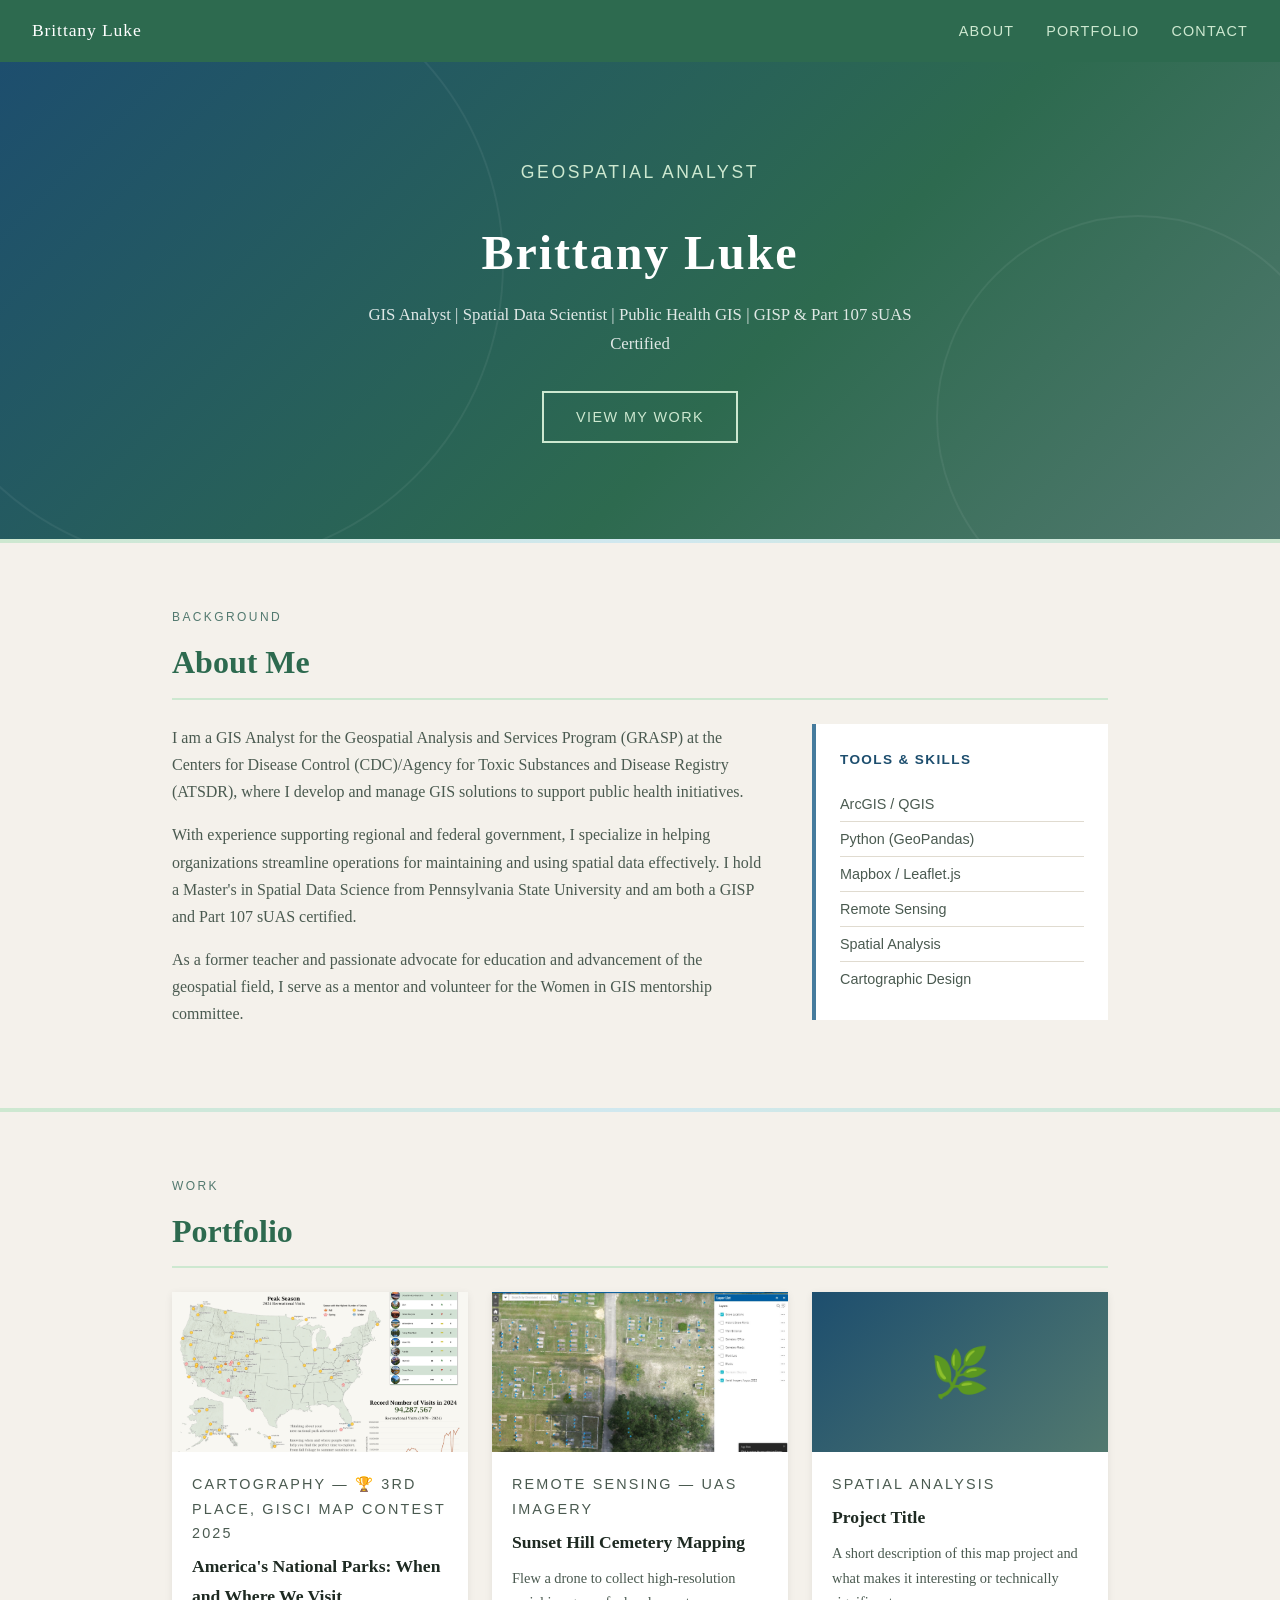
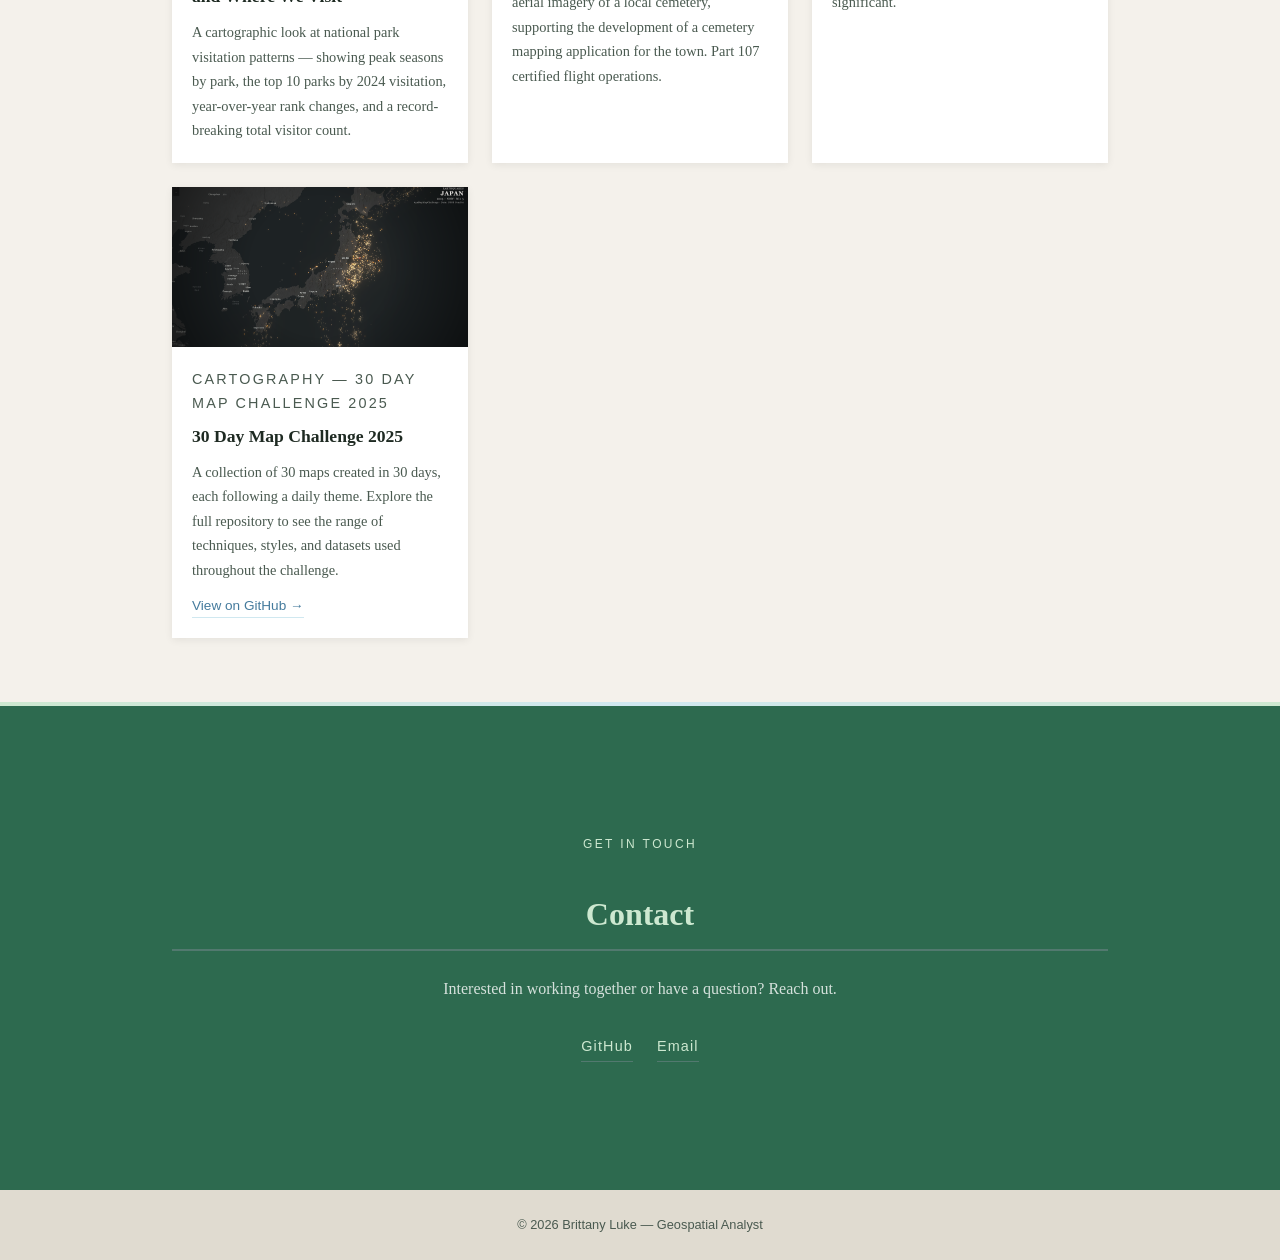
==== index.html @ 31b61168 "Add Sunset Hill Cemetery drone imagery project card" ====
<!DOCTYPE html>
<html lang="en">
<head>
  <meta charset="UTF-8">
  <meta name="viewport" content="width=device-width, initial-scale=1.0">
  <title>Brittany Luke | Geospatial Analyst</title>
  <style>
    /* --- Palette --- */
    :root {
      --green-dark:   #2d6a4f;
      --green-mid:    #52796f;
      --green-light:  #cde8d0;
      --blue-dark:    #1d4e6e;
      --blue-mid:     #457b9d;
      --blue-light:   #d0e8f0;
      --stone:        #f4f1eb;
      --stone-dark:   #e0dbd0;
      --text:         #1e2a22;
      --text-muted:   #4a5a50;
      --white:        #ffffff;
    }

    /* --- Reset & Base --- */
    * { margin: 0; padding: 0; box-sizing: border-box; }

    body {
      font-family: 'Georgia', serif;
      background-color: var(--stone);
      color: var(--text);
      line-height: 1.7;
    }

    /* --- Navigation --- */
    nav {
      background-color: var(--green-dark);
      padding: 1rem 2rem;
      display: flex;
      justify-content: space-between;
      align-items: center;
      position: sticky;
      top: 0;
      z-index: 100;
    }

    nav .logo {
      color: var(--white);
      font-size: 1.1rem;
      letter-spacing: 0.05em;
    }

    nav ul {
      list-style: none;
      display: flex;
      gap: 2rem;
    }

    nav ul a {
      color: var(--green-light);
      text-decoration: none;
      font-family: 'Arial', sans-serif;
      font-size: 0.9rem;
      letter-spacing: 0.08em;
      text-transform: uppercase;
    }

    nav ul a:hover { color: var(--white); }

    /* --- Hero --- */
    .hero {
      background: linear-gradient(135deg, var(--blue-dark) 0%, var(--green-dark) 60%, var(--green-mid) 100%);
      color: var(--white);
      padding: 6rem 2rem;
      text-align: center;
      position: relative;
      overflow: hidden;
    }

    /* Topographic ring decorations */
    .hero::before {
      content: '';
      position: absolute;
      width: 600px;
      height: 600px;
      border: 2px solid rgba(255,255,255,0.06);
      border-radius: 50%;
      top: -100px;
      left: -100px;
    }

    .hero::after {
      content: '';
      position: absolute;
      width: 400px;
      height: 400px;
      border: 2px solid rgba(255,255,255,0.06);
      border-radius: 50%;
      bottom: -80px;
      right: -60px;
    }

    .hero h1 {
      font-size: 3rem;
      letter-spacing: 0.04em;
      margin-bottom: 0.5rem;
    }

    .hero .subtitle {
      font-family: 'Arial', sans-serif;
      font-size: 1.1rem;
      color: var(--green-light);
      letter-spacing: 0.15em;
      text-transform: uppercase;
      margin-bottom: 1.5rem;
    }

    .hero p {
      max-width: 600px;
      margin: 0 auto 2rem;
      font-size: 1.05rem;
      color: rgba(255,255,255,0.85);
    }

    .btn {
      display: inline-block;
      padding: 0.75rem 2rem;
      background-color: transparent;
      border: 2px solid var(--green-light);
      color: var(--green-light);
      text-decoration: none;
      font-family: 'Arial', sans-serif;
      font-size: 0.9rem;
      letter-spacing: 0.1em;
      text-transform: uppercase;
      transition: background 0.2s, color 0.2s;
    }

    .btn:hover {
      background-color: var(--green-light);
      color: var(--green-dark);
    }

    /* --- Sections --- */
    section {
      padding: 4rem 2rem;
      max-width: 1000px;
      margin: 0 auto;
    }

    .section-label {
      font-family: 'Arial', sans-serif;
      font-size: 0.75rem;
      letter-spacing: 0.2em;
      text-transform: uppercase;
      color: var(--green-mid);
      margin-bottom: 0.5rem;
    }

    h2 {
      font-size: 2rem;
      color: var(--green-dark);
      margin-bottom: 1.5rem;
      border-bottom: 2px solid var(--green-light);
      padding-bottom: 0.5rem;
    }

    /* --- About --- */
    .about-grid {
      display: grid;
      grid-template-columns: 2fr 1fr;
      gap: 3rem;
      align-items: start;
    }

    .about-grid p { color: var(--text-muted); margin-bottom: 1rem; }

    .skills-list {
      background: var(--white);
      border-left: 4px solid var(--blue-mid);
      padding: 1.5rem;
    }

    .skills-list h3 {
      font-family: 'Arial', sans-serif;
      font-size: 0.85rem;
      letter-spacing: 0.1em;
      text-transform: uppercase;
      color: var(--blue-dark);
      margin-bottom: 1rem;
    }

    .skills-list ul { list-style: none; }

    .skills-list li {
      font-family: 'Arial', sans-serif;
      font-size: 0.9rem;
      color: var(--text-muted);
      padding: 0.3rem 0;
      border-bottom: 1px solid var(--stone-dark);
    }

    .skills-list li:last-child { border-bottom: none; }

    /* --- Portfolio Grid --- */
    .portfolio-grid {
      display: grid;
      grid-template-columns: repeat(auto-fit, minmax(280px, 1fr));
      gap: 1.5rem;
    }

    .card {
      background: var(--white);
      overflow: hidden;
      box-shadow: 0 2px 8px rgba(0,0,0,0.07);
      transition: transform 0.2s, box-shadow 0.2s;
    }

    .card:hover {
      transform: translateY(-4px);
      box-shadow: 0 6px 20px rgba(0,0,0,0.12);
    }

    .card-img {
      height: 160px;
      display: flex;
      align-items: center;
      justify-content: center;
      font-size: 3rem;
    }

    .card-img.green { background: linear-gradient(135deg, var(--green-dark), var(--green-mid)); }
    .card-img.blue  { background: linear-gradient(135deg, var(--blue-dark),  var(--blue-mid));  }
    .card-img.mixed { background: linear-gradient(135deg, var(--blue-dark),  var(--green-mid)); }

    .card-body { padding: 1.25rem; }

    .card-tag {
      font-family: 'Arial', sans-serif;
      font-size: 0.7rem;
      letter-spacing: 0.15em;
      text-transform: uppercase;
      color: var(--blue-mid);
      margin-bottom: 0.4rem;
    }

    .card h3 { font-size: 1.1rem; color: var(--text); margin-bottom: 0.5rem; }
    .card p  { font-size: 0.9rem; color: var(--text-muted); }

    /* --- Contact --- */
    .contact-section {
      background: var(--green-dark);
      color: var(--white);
      text-align: center;
      padding: 4rem 2rem;
    }

    .contact-section h2 { color: var(--green-light); border-color: var(--green-mid); }
    .contact-section p  { color: rgba(255,255,255,0.8); margin-bottom: 2rem; }

    .contact-links { display: flex; justify-content: center; gap: 1.5rem; flex-wrap: wrap; }

    .contact-links a {
      color: var(--green-light);
      text-decoration: none;
      font-family: 'Arial', sans-serif;
      font-size: 0.9rem;
      letter-spacing: 0.08em;
      border-bottom: 1px solid var(--green-mid);
      padding-bottom: 2px;
    }

    .contact-links a:hover { color: var(--white); border-color: var(--white); }

    /* --- Footer --- */
    footer {
      text-align: center;
      padding: 1.5rem;
      font-family: 'Arial', sans-serif;
      font-size: 0.8rem;
      color: var(--text-muted);
      background: var(--stone-dark);
    }

    /* --- Divider --- */
    .divider {
      height: 4px;
      background: linear-gradient(to right, var(--green-light), var(--blue-light), var(--green-light));
    }

    /* --- Lightbox --- */
    .card img { cursor: zoom-in; }

    #lightbox {
      display: none;
      position: fixed;
      inset: 0;
      background: rgba(0,0,0,0.85);
      z-index: 1000;
      align-items: center;
      justify-content: center;
      cursor: zoom-out;
    }

    #lightbox.open { display: flex; }

    #lightbox img {
      max-width: 90vw;
      max-height: 90vh;
      object-fit: contain;
      box-shadow: 0 8px 40px rgba(0,0,0,0.6);
    }

    #lightbox-close {
      position: absolute;
      top: 1rem;
      right: 1.5rem;
      color: white;
      font-size: 2rem;
      cursor: pointer;
      line-height: 1;
    }
  </style>
</head>
<body>

  <!-- Navigation -->
  <nav>
    <span class="logo">Brittany Luke</span>
    <ul>
      <li><a href="#about">About</a></li>
      <li><a href="#portfolio">Portfolio</a></li>
      <li><a href="#contact">Contact</a></li>
    </ul>
  </nav>

  <!-- Hero -->
  <div class="hero">
    <p class="subtitle">Geospatial Analyst</p>
    <h1>Brittany Luke</h1>
    <p>GIS Analyst | Spatial Data Scientist | Public Health GIS | GISP &amp; Part 107 sUAS Certified</p>
    <a href="#portfolio" class="btn">View My Work</a>
  </div>

  <div class="divider"></div>

  <!-- About -->
  <section id="about">
    <p class="section-label">Background</p>
    <h2>About Me</h2>
    <div class="about-grid">
      <div>
        <p>
          I am a GIS Analyst for the Geospatial Analysis and Services Program (GRASP)
          at the Centers for Disease Control (CDC)/Agency for Toxic Substances and Disease Registry (ATSDR),
          where I develop and manage GIS solutions to support public health initiatives.
        </p>
        <p>
          With experience supporting regional and federal government, I specialize in helping
          organizations streamline operations for maintaining and using spatial data effectively.
          I hold a Master's in Spatial Data Science from Pennsylvania State University
          and am both a GISP and Part 107 sUAS certified.
        </p>
        <p>
          As a former teacher and passionate advocate for education and advancement of the geospatial
          field, I serve as a mentor and volunteer for the Women in GIS mentorship committee.
        </p>
      </div>
      <div class="skills-list">
        <h3>Tools &amp; Skills</h3>
        <ul>
          <li>ArcGIS / QGIS</li>
          <li>Python (GeoPandas)</li>
          <li>Mapbox / Leaflet.js</li>
          <li>Remote Sensing</li>
          <li>Spatial Analysis</li>
          <li>Cartographic Design</li>
        </ul>
      </div>
    </div>
  </section>

  <div class="divider"></div>

  <!-- Portfolio -->
  <section id="portfolio">
    <p class="section-label">Work</p>
    <h2>Portfolio</h2>
    <div class="portfolio-grid">

      <div class="card">
        <img src="map-gisci-2025.png" alt="America's National Parks map" style="width:100%; height:160px; object-fit:cover; display:block;">
        <div class="card-body">
          <p class="card-tag">Cartography &mdash; 🏆 3rd Place, GISCI Map Contest 2025</p>
          <h3>America's National Parks: When and Where We Visit</h3>
          <p>A cartographic look at national park visitation patterns — showing peak seasons by park, the top 10 parks by 2024 visitation, year-over-year rank changes, and a record-breaking total visitor count.</p>
        </div>
      </div>

      <div class="card">
        <img src="SunsetHillCemetery.jpg" alt="Sunset Hill Cemetery drone imagery" style="width:100%; height:160px; object-fit:cover; display:block;">
        <div class="card-body">
          <p class="card-tag">Remote Sensing &mdash; UAS Imagery</p>
          <h3>Sunset Hill Cemetery Mapping</h3>
          <p>Flew a drone to collect high-resolution aerial imagery of a local cemetery, supporting the development of a cemetery mapping application for the town. Part 107 certified flight operations.</p>
        </div>
      </div>

      <div class="card">
        <div class="card-img mixed">🌿</div>
        <div class="card-body">
          <p class="card-tag">Spatial Analysis</p>
          <h3>Project Title</h3>
          <p>A short description of this map project and what makes it interesting or technically significant.</p>
        </div>
      </div>

      <div class="card">
        <img src="30day-map-challenge.png" alt="30 Day Map Challenge 2025" style="width:100%; height:160px; object-fit:cover; display:block;">
        <div class="card-body">
          <p class="card-tag">Cartography &mdash; 30 Day Map Challenge 2025</p>
          <h3>30 Day Map Challenge 2025</h3>
          <p>A collection of 30 maps created in 30 days, each following a daily theme. Explore the full repository to see the range of techniques, styles, and datasets used throughout the challenge.</p>
          <a href="https://github.com/beluke/30day-map-challenge-2025" target="_blank" style="display:inline-block; margin-top:0.75rem; font-family:Arial,sans-serif; font-size:0.85rem; color:var(--blue-mid); text-decoration:none; border-bottom:1px solid var(--blue-light);">View on GitHub &rarr;</a>
        </div>
      </div>

    </div>
  </section>

  <div class="divider"></div>

  <!-- Contact -->
  <div class="contact-section" id="contact">
    <section>
      <p class="section-label" style="color: var(--green-light);">Get in Touch</p>
      <h2>Contact</h2>
      <p>Interested in working together or have a question? Reach out.</p>
      <div class="contact-links">
        <a href="https://github.com/beluke">GitHub</a>
        <a href="mailto:beluke14@gmail.com">Email</a>
      </div>
    </section>
  </div>

  <!-- Lightbox -->
  <div id="lightbox">
    <span id="lightbox-close">&times;</span>
    <img id="lightbox-img" src="" alt="">
  </div>

  <script>
    const lightbox = document.getElementById('lightbox');
    const lightboxImg = document.getElementById('lightbox-img');

    document.querySelectorAll('.card img').forEach(img => {
      img.addEventListener('click', () => {
        lightboxImg.src = img.src;
        lightboxImg.alt = img.alt;
        lightbox.classList.add('open');
      });
    });

    lightbox.addEventListener('click', () => lightbox.classList.remove('open'));
  </script>

  <footer>
    &copy; 2026 Brittany Luke &mdash; Geospatial Analyst
  </footer>

</body>
</html>
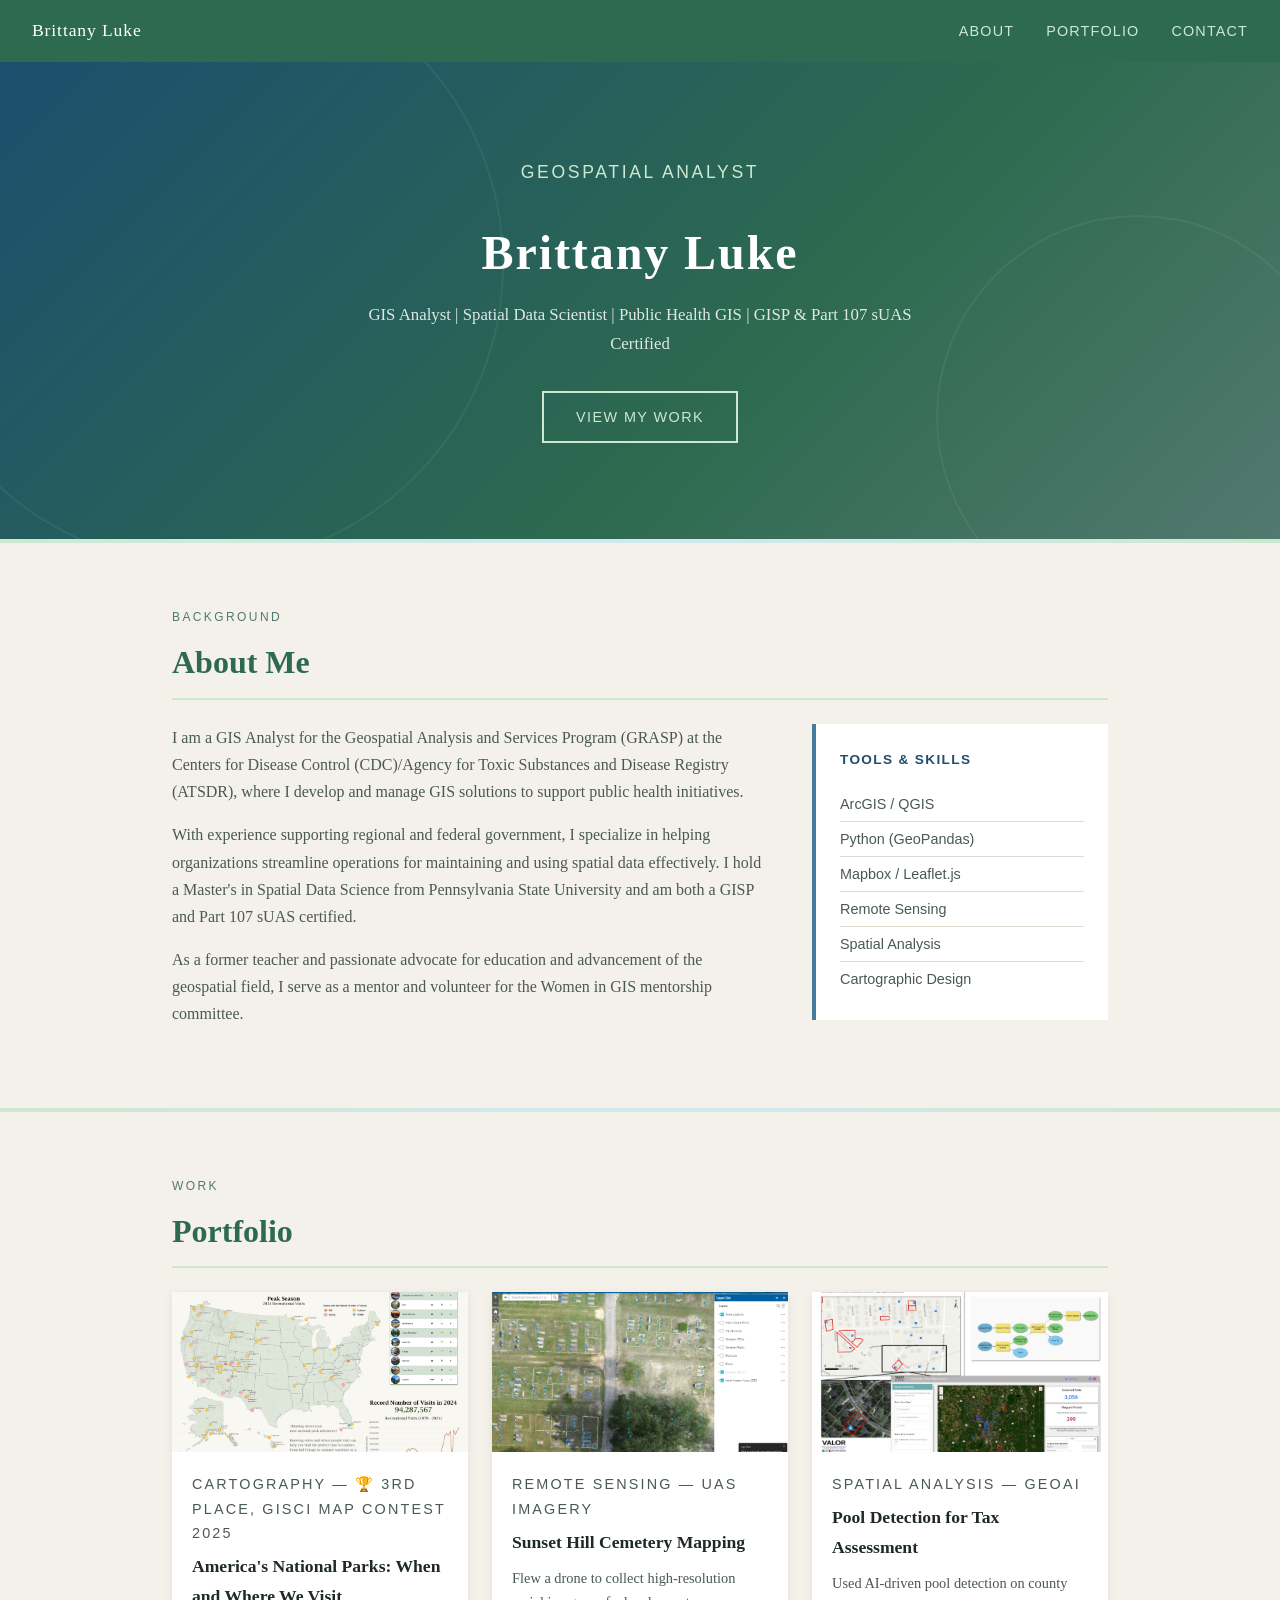
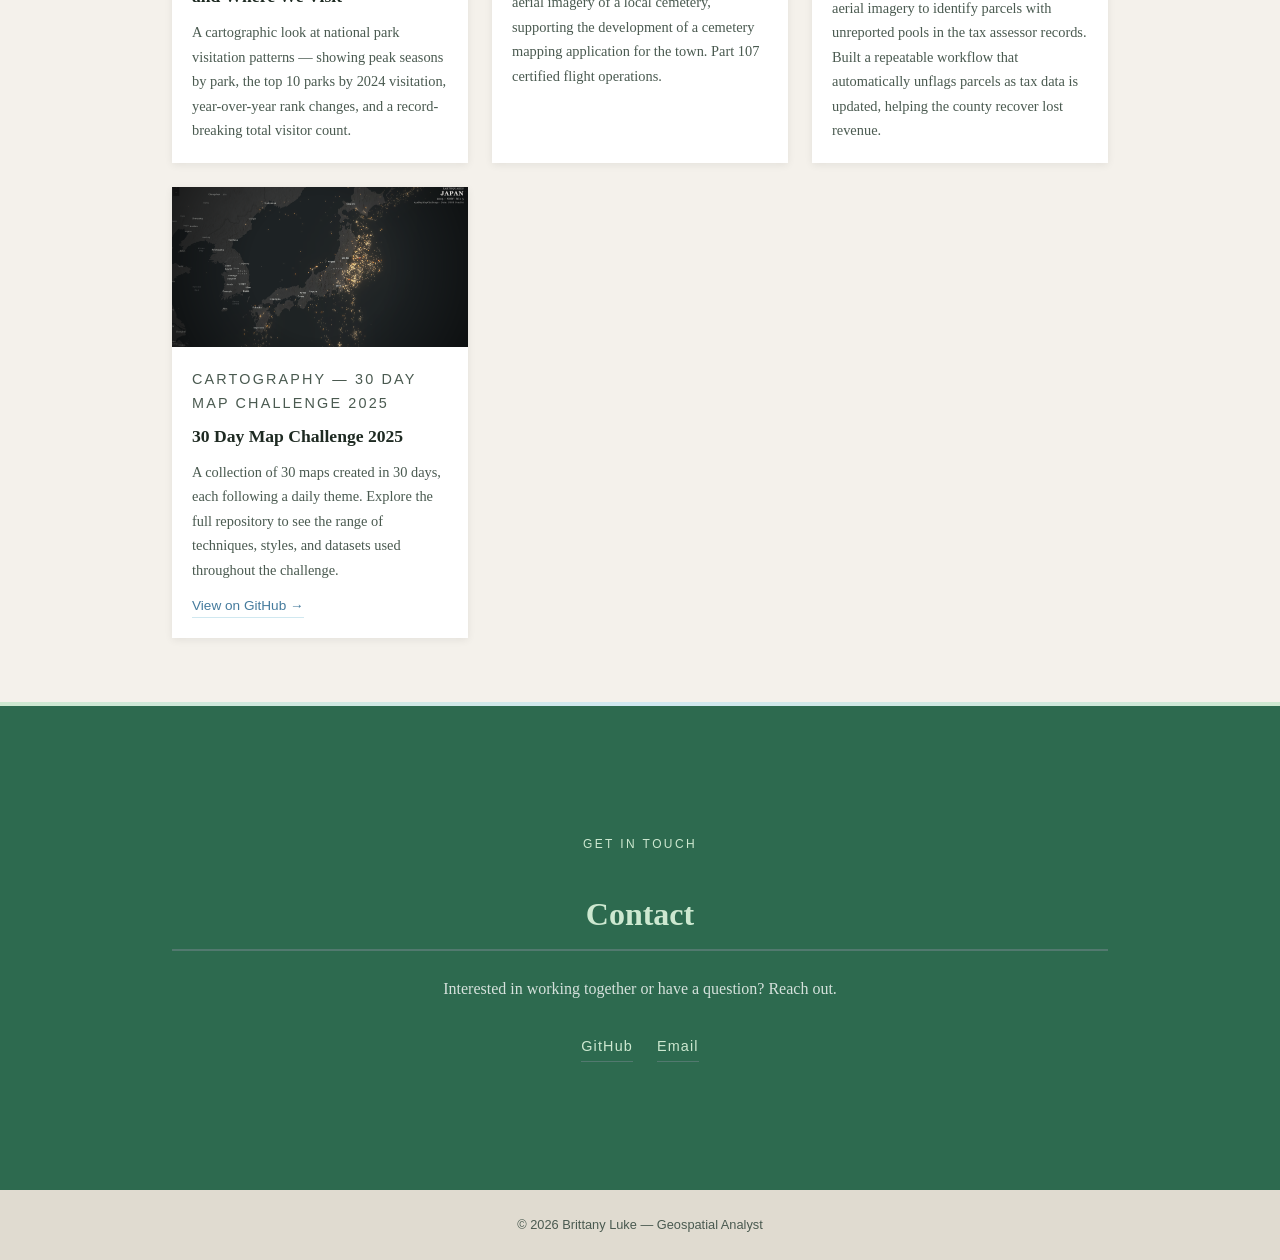
==== commit 34acd422: "Add GeoAI pool detection project card" ====
--- a/index.html
+++ b/index.html
@@ -405,11 +405,11 @@
       </div>
 
       <div class="card">
-        <div class="card-img mixed">🌿</div>
+        <img src="GeoAI.png" alt="GeoAI pool detection project" style="width:100%; height:160px; object-fit:cover; display:block;">
         <div class="card-body">
-          <p class="card-tag">Spatial Analysis</p>
-          <h3>Project Title</h3>
-          <p>A short description of this map project and what makes it interesting or technically significant.</p>
+          <p class="card-tag">Spatial Analysis &mdash; GeoAI</p>
+          <h3>Pool Detection for Tax Assessment</h3>
+          <p>Used AI-driven pool detection on county aerial imagery to identify parcels with unreported pools in the tax assessor records. Built a repeatable workflow that automatically unflags parcels as tax data is updated, helping the county recover lost revenue.</p>
         </div>
       </div>
 
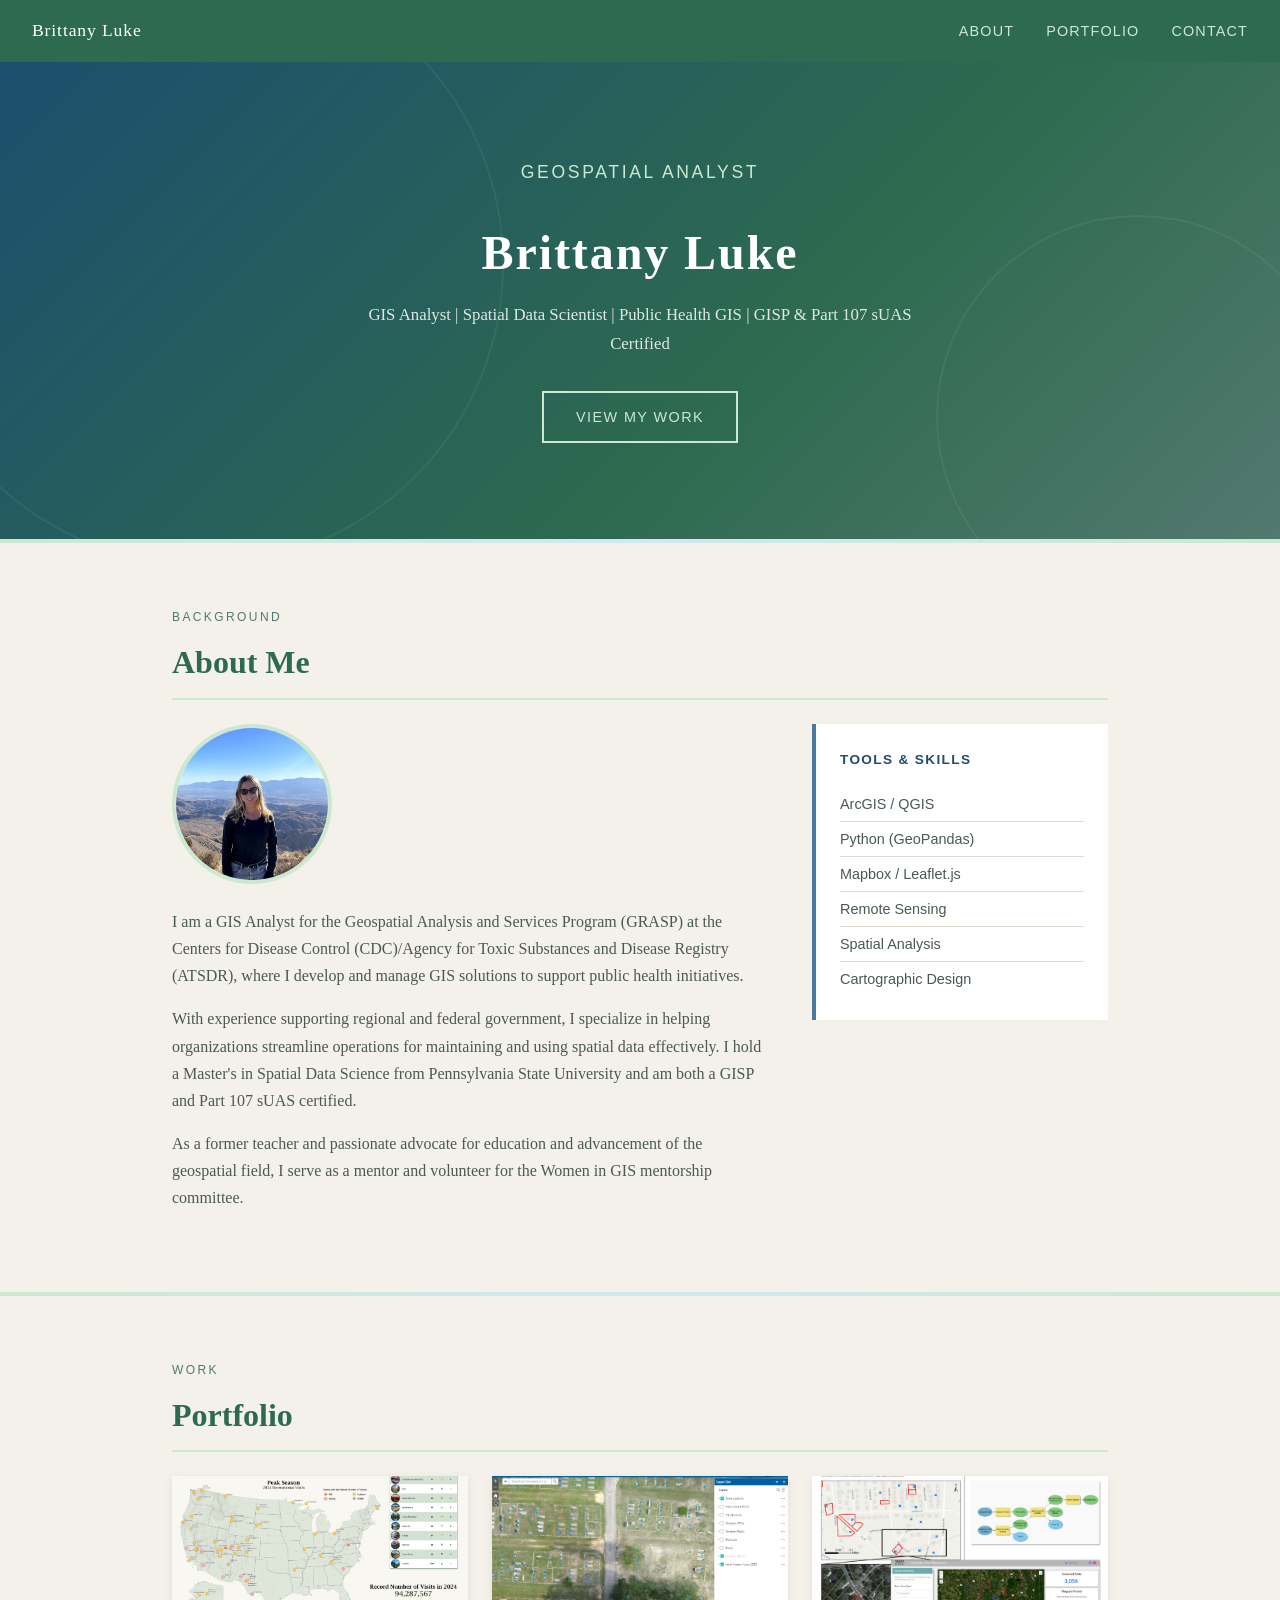
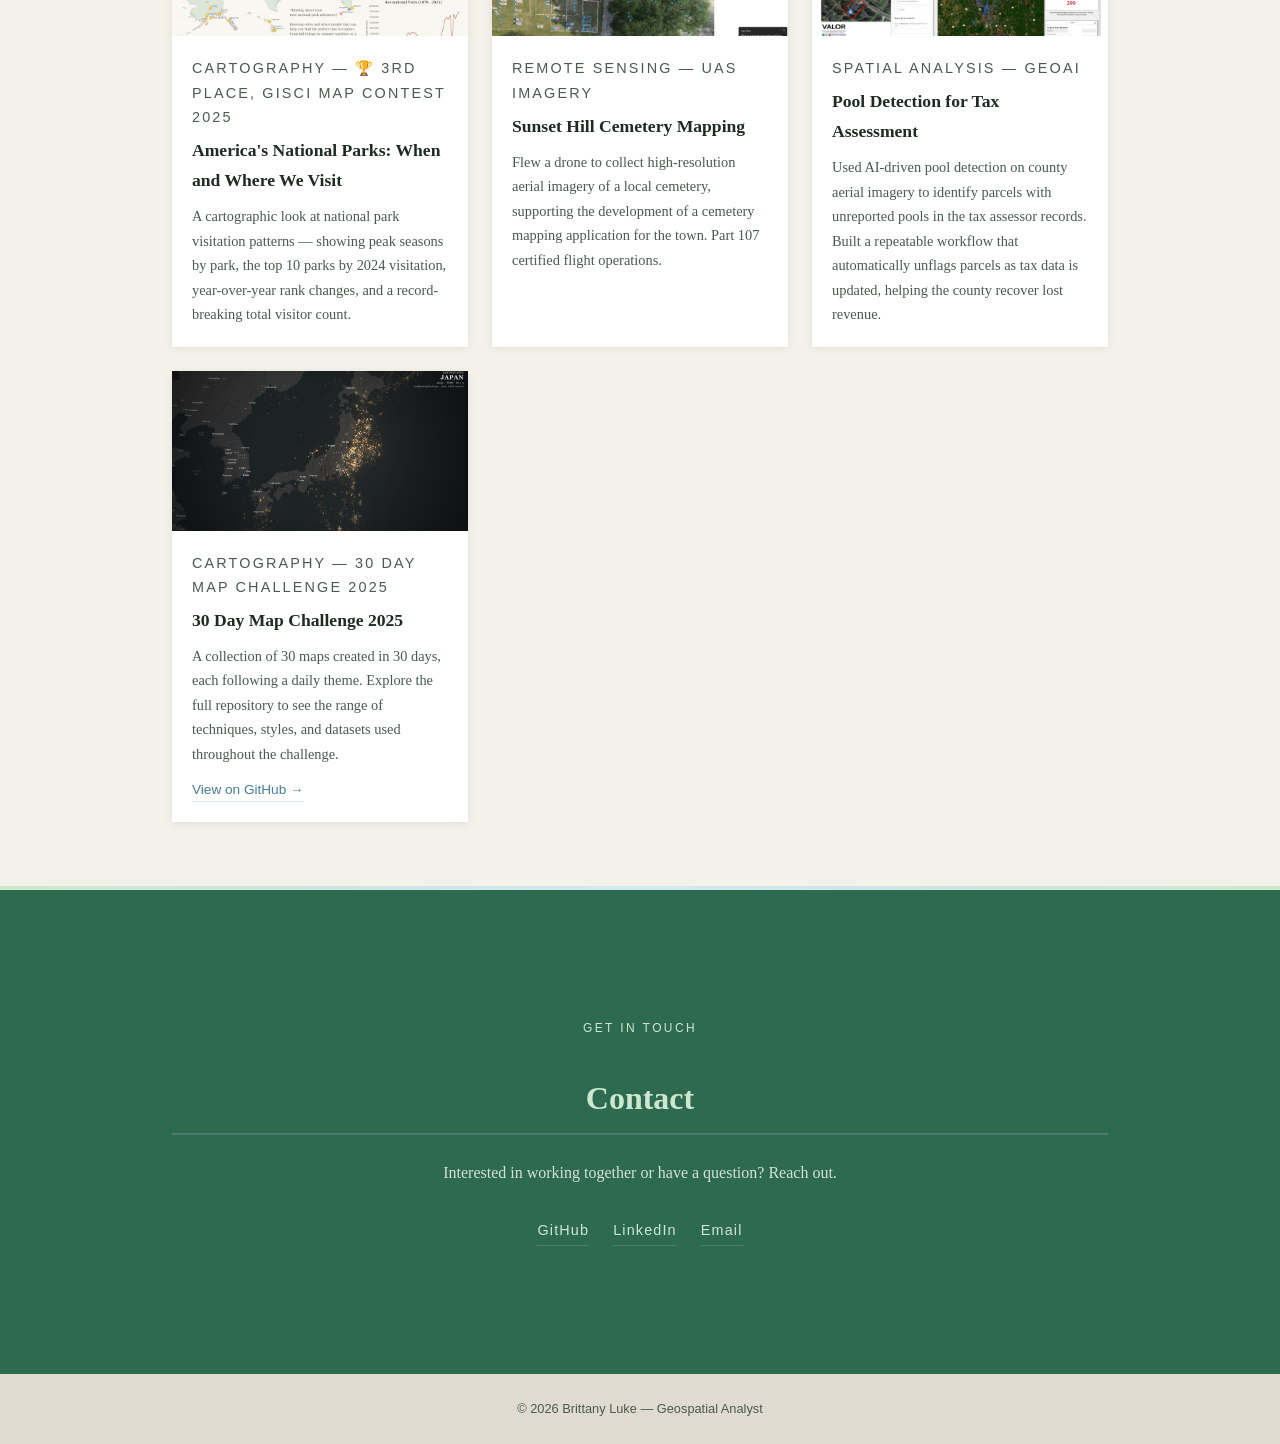
==== commit d7104373: "Add profile photo and LinkedIn link" ====
--- a/index.html
+++ b/index.html
@@ -171,6 +171,17 @@
       align-items: start;
     }
 
+    .about-photo {
+      width: 160px;
+      height: 160px;
+      border-radius: 50%;
+      object-fit: cover;
+      object-position: top;
+      border: 4px solid var(--green-light);
+      display: block;
+      margin-bottom: 1.5rem;
+    }
+
     .about-grid p { color: var(--text-muted); margin-bottom: 1rem; }
 
     .skills-list {
@@ -348,6 +359,7 @@
     <h2>About Me</h2>
     <div class="about-grid">
       <div>
+        <img src="BrittanyLuke.jpg" alt="Brittany Luke" class="about-photo">
         <p>
           I am a GIS Analyst for the Geospatial Analysis and Services Program (GRASP)
           at the Centers for Disease Control (CDC)/Agency for Toxic Substances and Disease Registry (ATSDR),
@@ -436,6 +448,7 @@
       <p>Interested in working together or have a question? Reach out.</p>
       <div class="contact-links">
         <a href="https://github.com/beluke">GitHub</a>
+        <a href="https://www.linkedin.com/in/brittany-e-luke" target="_blank">LinkedIn</a>
         <a href="mailto:beluke14@gmail.com">Email</a>
       </div>
     </section>
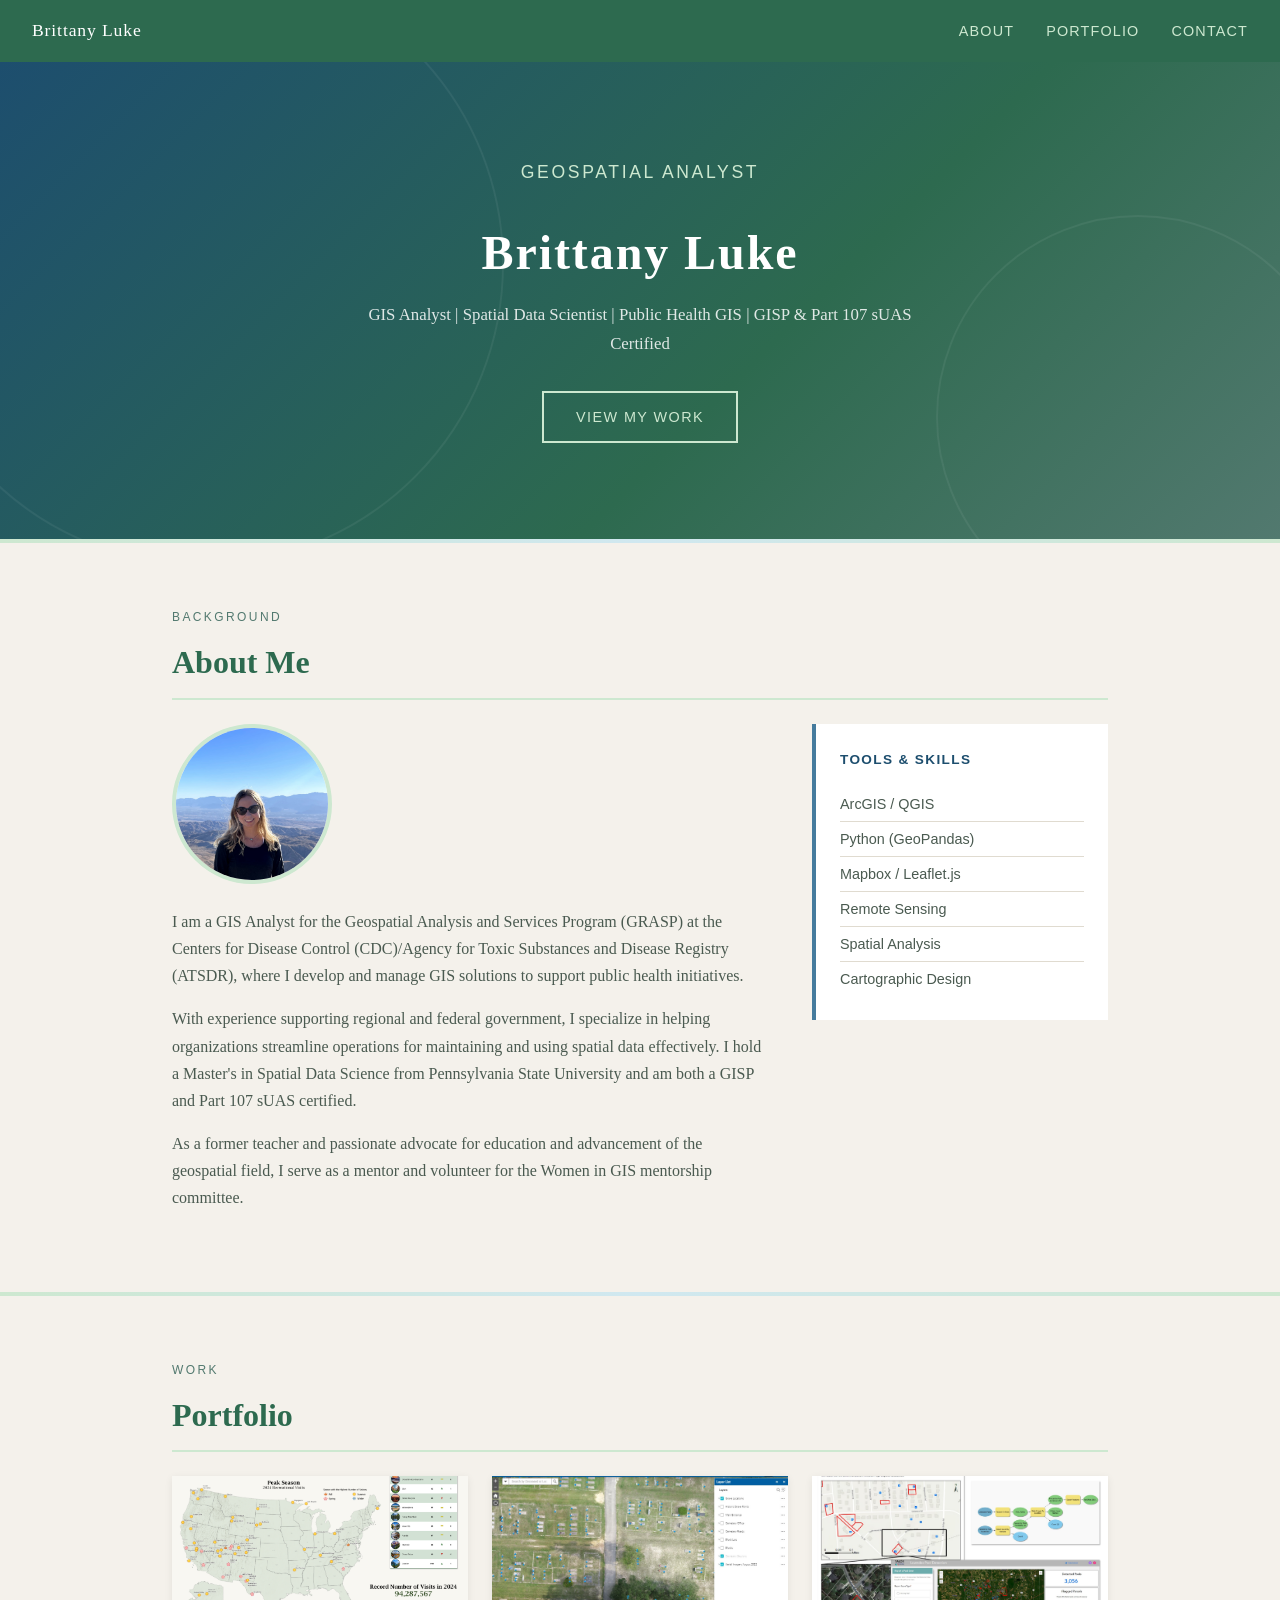
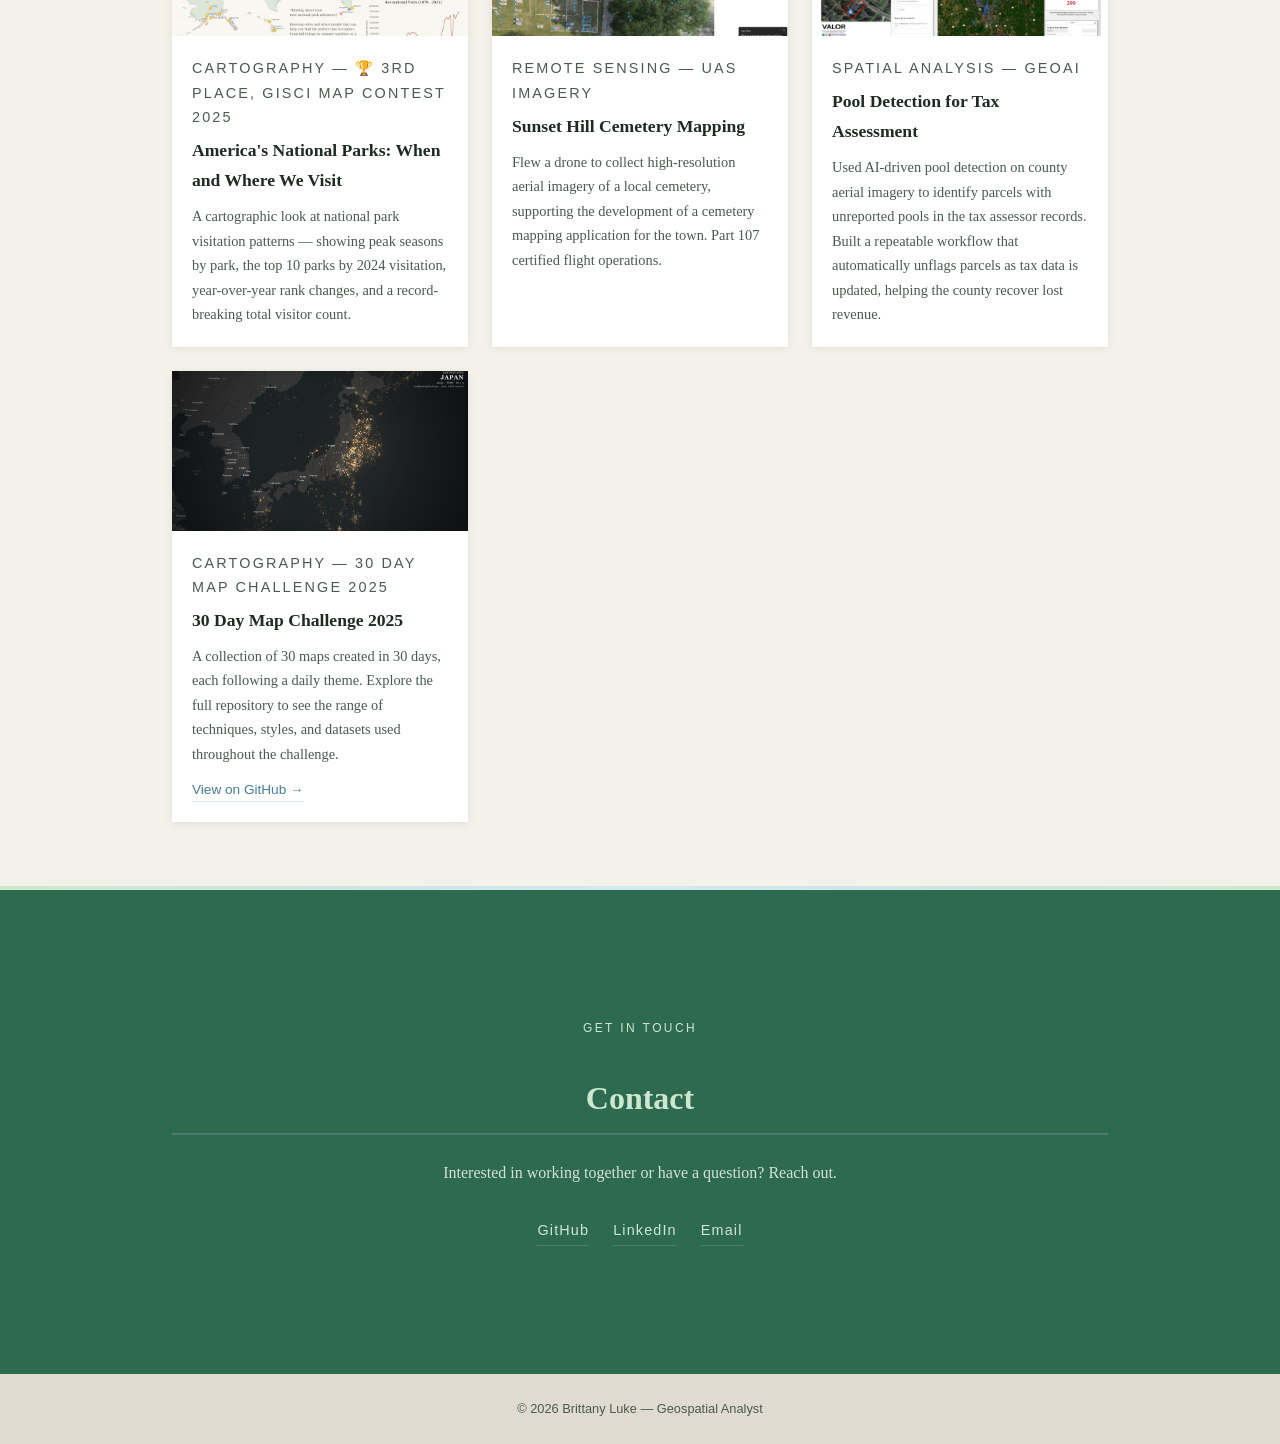
==== commit 6a09a320: "Zoom in on profile photo" ====
--- a/index.html
+++ b/index.html
@@ -171,15 +171,22 @@
       align-items: start;
     }
 
-    .about-photo {
+    .about-photo-wrapper {
       width: 160px;
       height: 160px;
       border-radius: 50%;
+      overflow: hidden;
+      border: 4px solid var(--green-light);
+      margin-bottom: 1.5rem;
+    }
+
+    .about-photo {
+      width: 100%;
+      height: 100%;
       object-fit: cover;
       object-position: top;
-      border: 4px solid var(--green-light);
-      display: block;
-      margin-bottom: 1.5rem;
+      transform: scale(1.3);
+      transform-origin: top center;
     }
 
     .about-grid p { color: var(--text-muted); margin-bottom: 1rem; }
@@ -359,7 +366,9 @@
     <h2>About Me</h2>
     <div class="about-grid">
       <div>
-        <img src="BrittanyLuke.jpg" alt="Brittany Luke" class="about-photo">
+        <div class="about-photo-wrapper">
+          <img src="BrittanyLuke.jpg" alt="Brittany Luke" class="about-photo">
+        </div>
         <p>
           I am a GIS Analyst for the Geospatial Analysis and Services Program (GRASP)
           at the Centers for Disease Control (CDC)/Agency for Toxic Substances and Disease Registry (ATSDR),
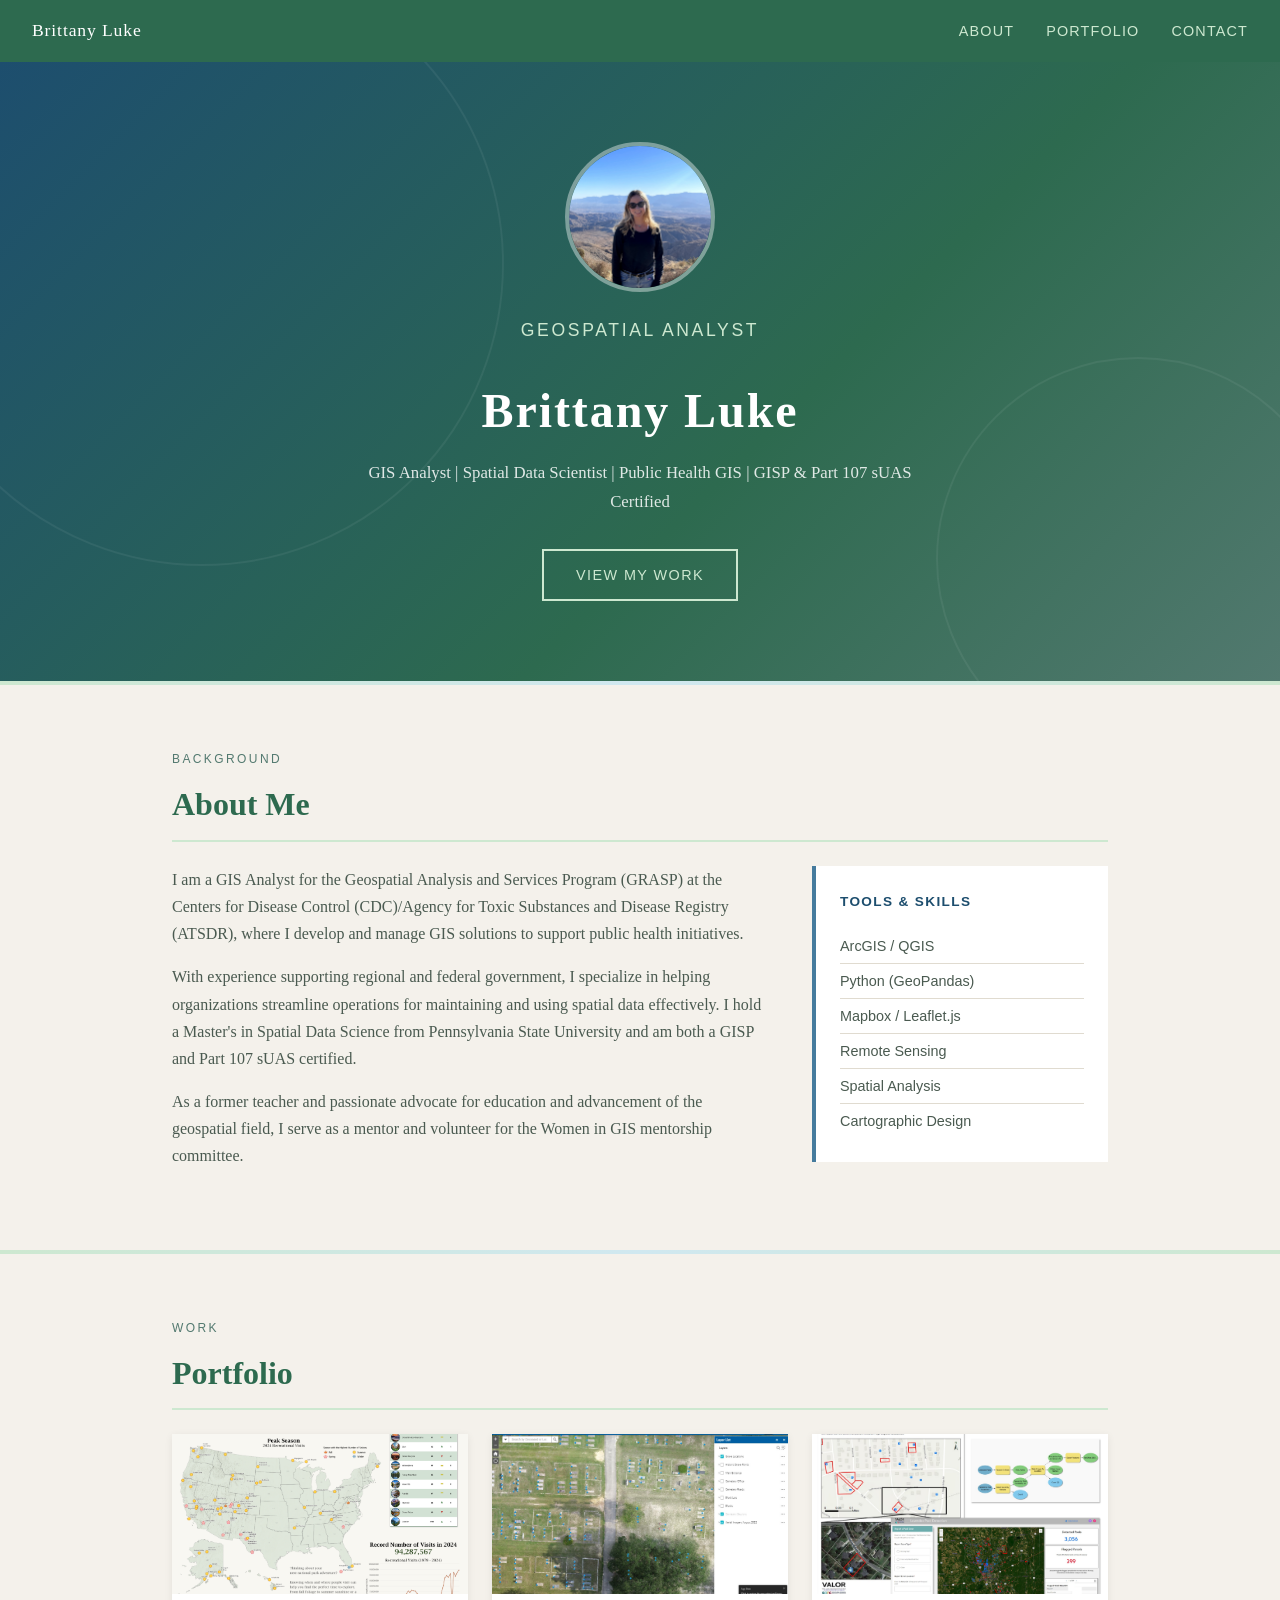
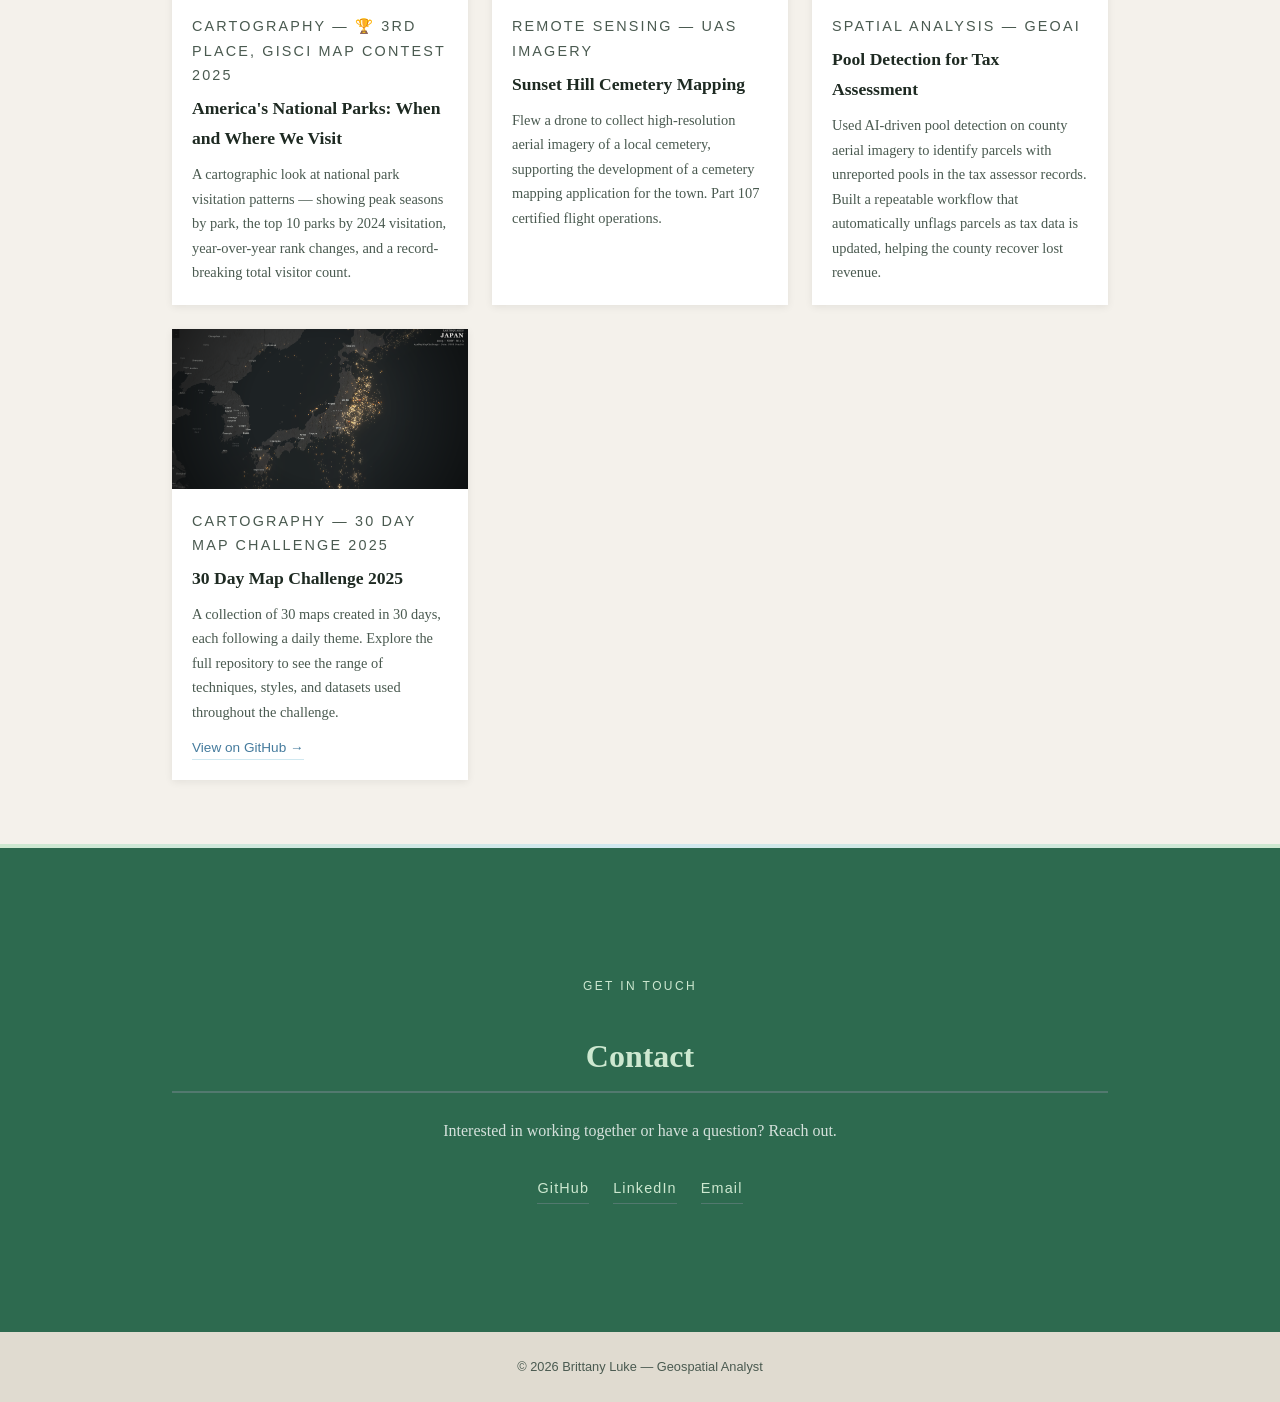
==== commit 2ea5b71f: "Move photo to hero section, fix centering" ====
--- a/index.html
+++ b/index.html
@@ -69,7 +69,7 @@
     .hero {
       background: linear-gradient(135deg, var(--blue-dark) 0%, var(--green-dark) 60%, var(--green-mid) 100%);
       color: var(--white);
-      padding: 6rem 2rem;
+      padding: 5rem 2rem;
       text-align: center;
       position: relative;
       overflow: hidden;
@@ -98,6 +98,25 @@
       right: -60px;
     }
 
+    /* Hero content sits above the rings */
+    .hero-content {
+      position: relative;
+      z-index: 1;
+      display: flex;
+      flex-direction: column;
+      align-items: center;
+    }
+
+    .hero-photo {
+      width: 150px;
+      height: 150px;
+      border-radius: 50%;
+      object-fit: cover;
+      object-position: top;
+      border: 4px solid rgba(255,255,255,0.4);
+      margin-bottom: 1.5rem;
+    }
+
     .hero h1 {
       font-size: 3rem;
       letter-spacing: 0.04em;
@@ -169,24 +188,6 @@
       grid-template-columns: 2fr 1fr;
       gap: 3rem;
       align-items: start;
-    }
-
-    .about-photo-wrapper {
-      width: 160px;
-      height: 160px;
-      border-radius: 50%;
-      overflow: hidden;
-      border: 4px solid var(--green-light);
-      margin-bottom: 1.5rem;
-    }
-
-    .about-photo {
-      width: 100%;
-      height: 100%;
-      object-fit: cover;
-      object-position: top;
-      transform: scale(1.3);
-      transform-origin: top center;
     }
 
     .about-grid p { color: var(--text-muted); margin-bottom: 1rem; }
@@ -352,10 +353,13 @@
 
   <!-- Hero -->
   <div class="hero">
-    <p class="subtitle">Geospatial Analyst</p>
-    <h1>Brittany Luke</h1>
-    <p>GIS Analyst | Spatial Data Scientist | Public Health GIS | GISP &amp; Part 107 sUAS Certified</p>
-    <a href="#portfolio" class="btn">View My Work</a>
+    <div class="hero-content">
+      <img src="BrittanyLuke.jpg" alt="Brittany Luke" class="hero-photo">
+      <p class="subtitle">Geospatial Analyst</p>
+      <h1>Brittany Luke</h1>
+      <p>GIS Analyst | Spatial Data Scientist | Public Health GIS | GISP &amp; Part 107 sUAS Certified</p>
+      <a href="#portfolio" class="btn">View My Work</a>
+    </div>
   </div>
 
   <div class="divider"></div>
@@ -366,9 +370,6 @@
     <h2>About Me</h2>
     <div class="about-grid">
       <div>
-        <div class="about-photo-wrapper">
-          <img src="BrittanyLuke.jpg" alt="Brittany Luke" class="about-photo">
-        </div>
         <p>
           I am a GIS Analyst for the Geospatial Analysis and Services Program (GRASP)
           at the Centers for Disease Control (CDC)/Agency for Toxic Substances and Disease Registry (ATSDR),
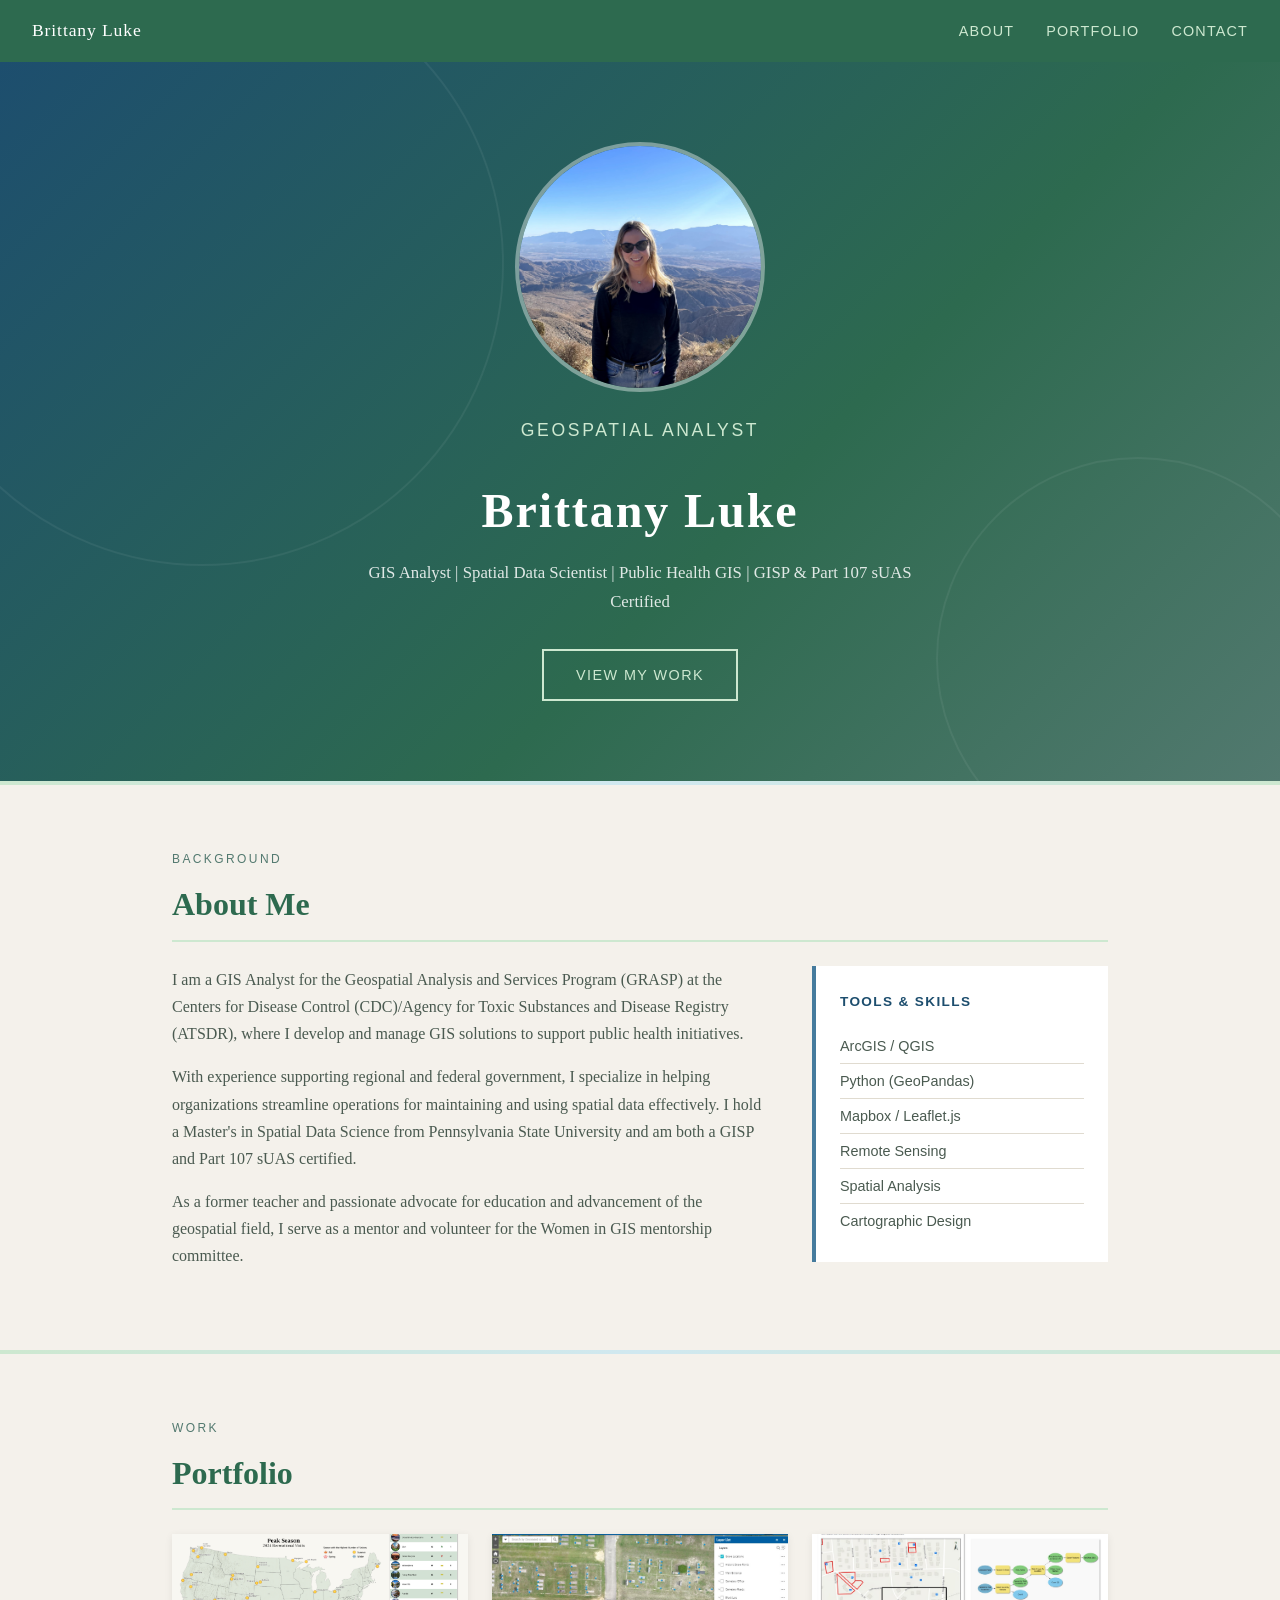
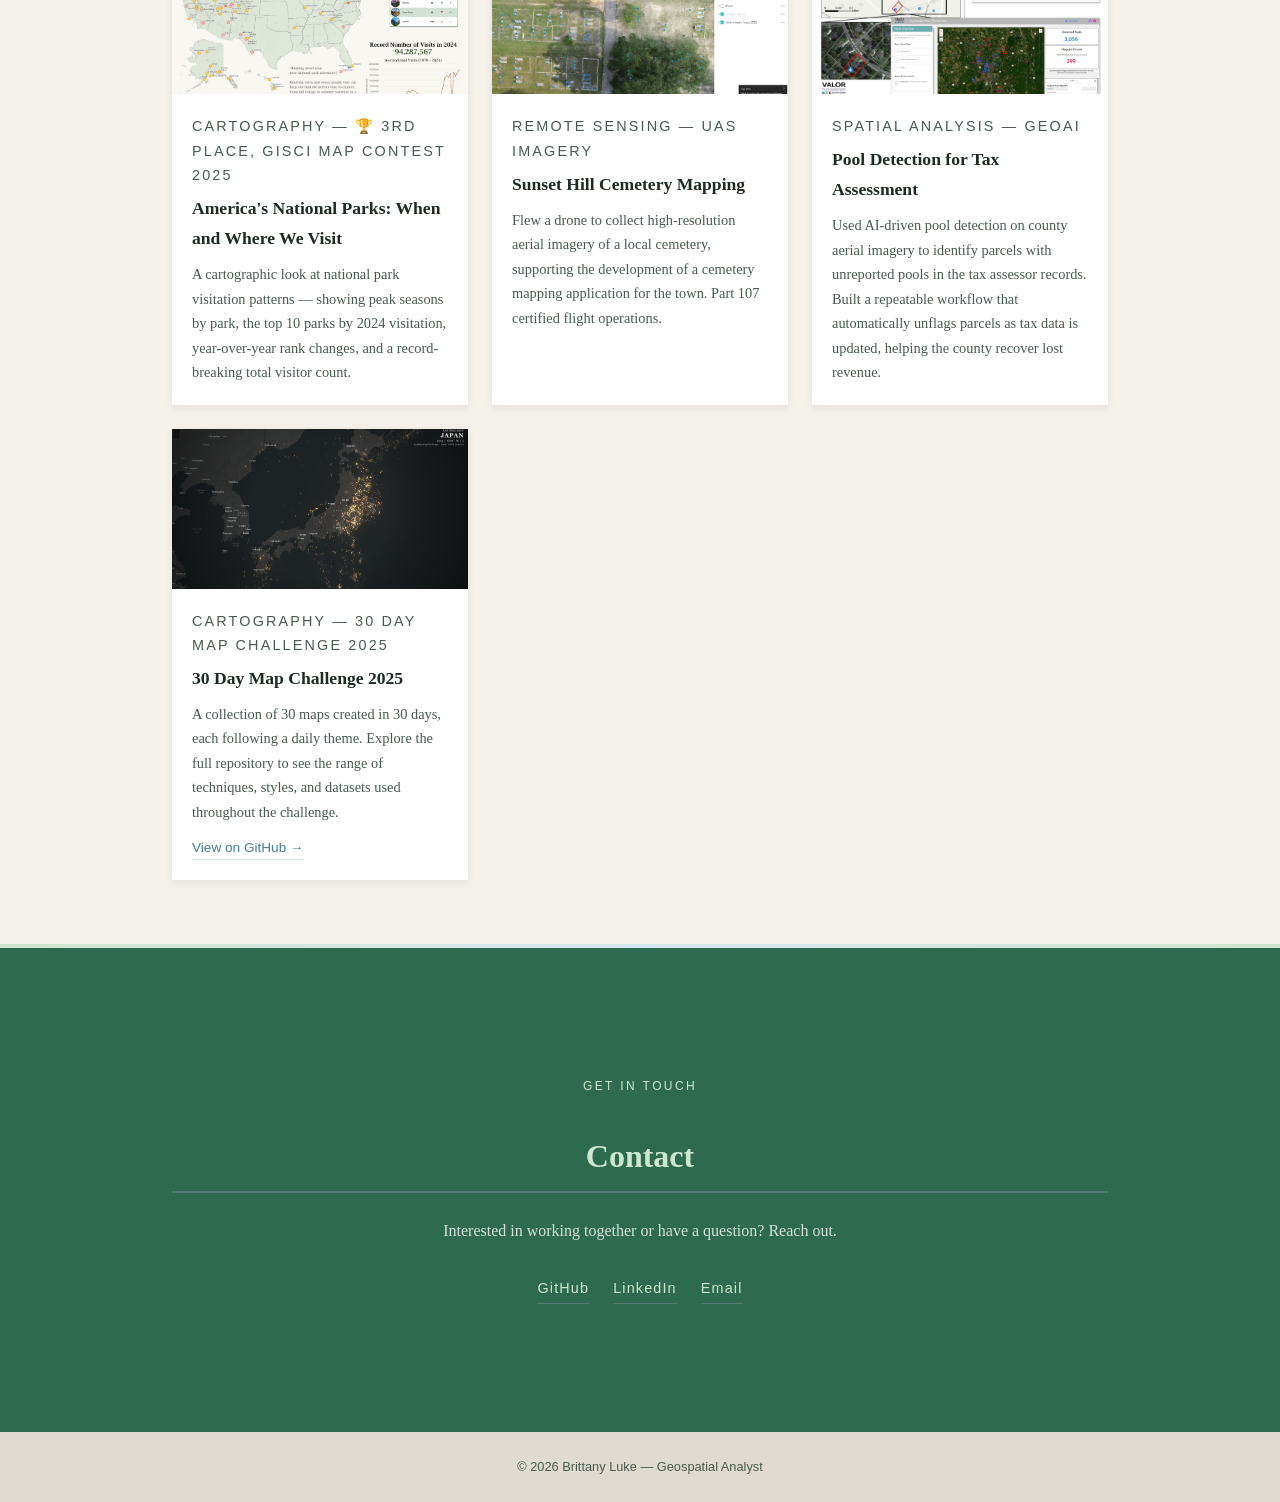
==== commit f2ba641a: "Enlarge hero profile photo" ====
--- a/index.html
+++ b/index.html
@@ -108,8 +108,8 @@
     }
 
     .hero-photo {
-      width: 150px;
-      height: 150px;
+      width: 250px;
+      height: 250px;
       border-radius: 50%;
       object-fit: cover;
       object-position: top;
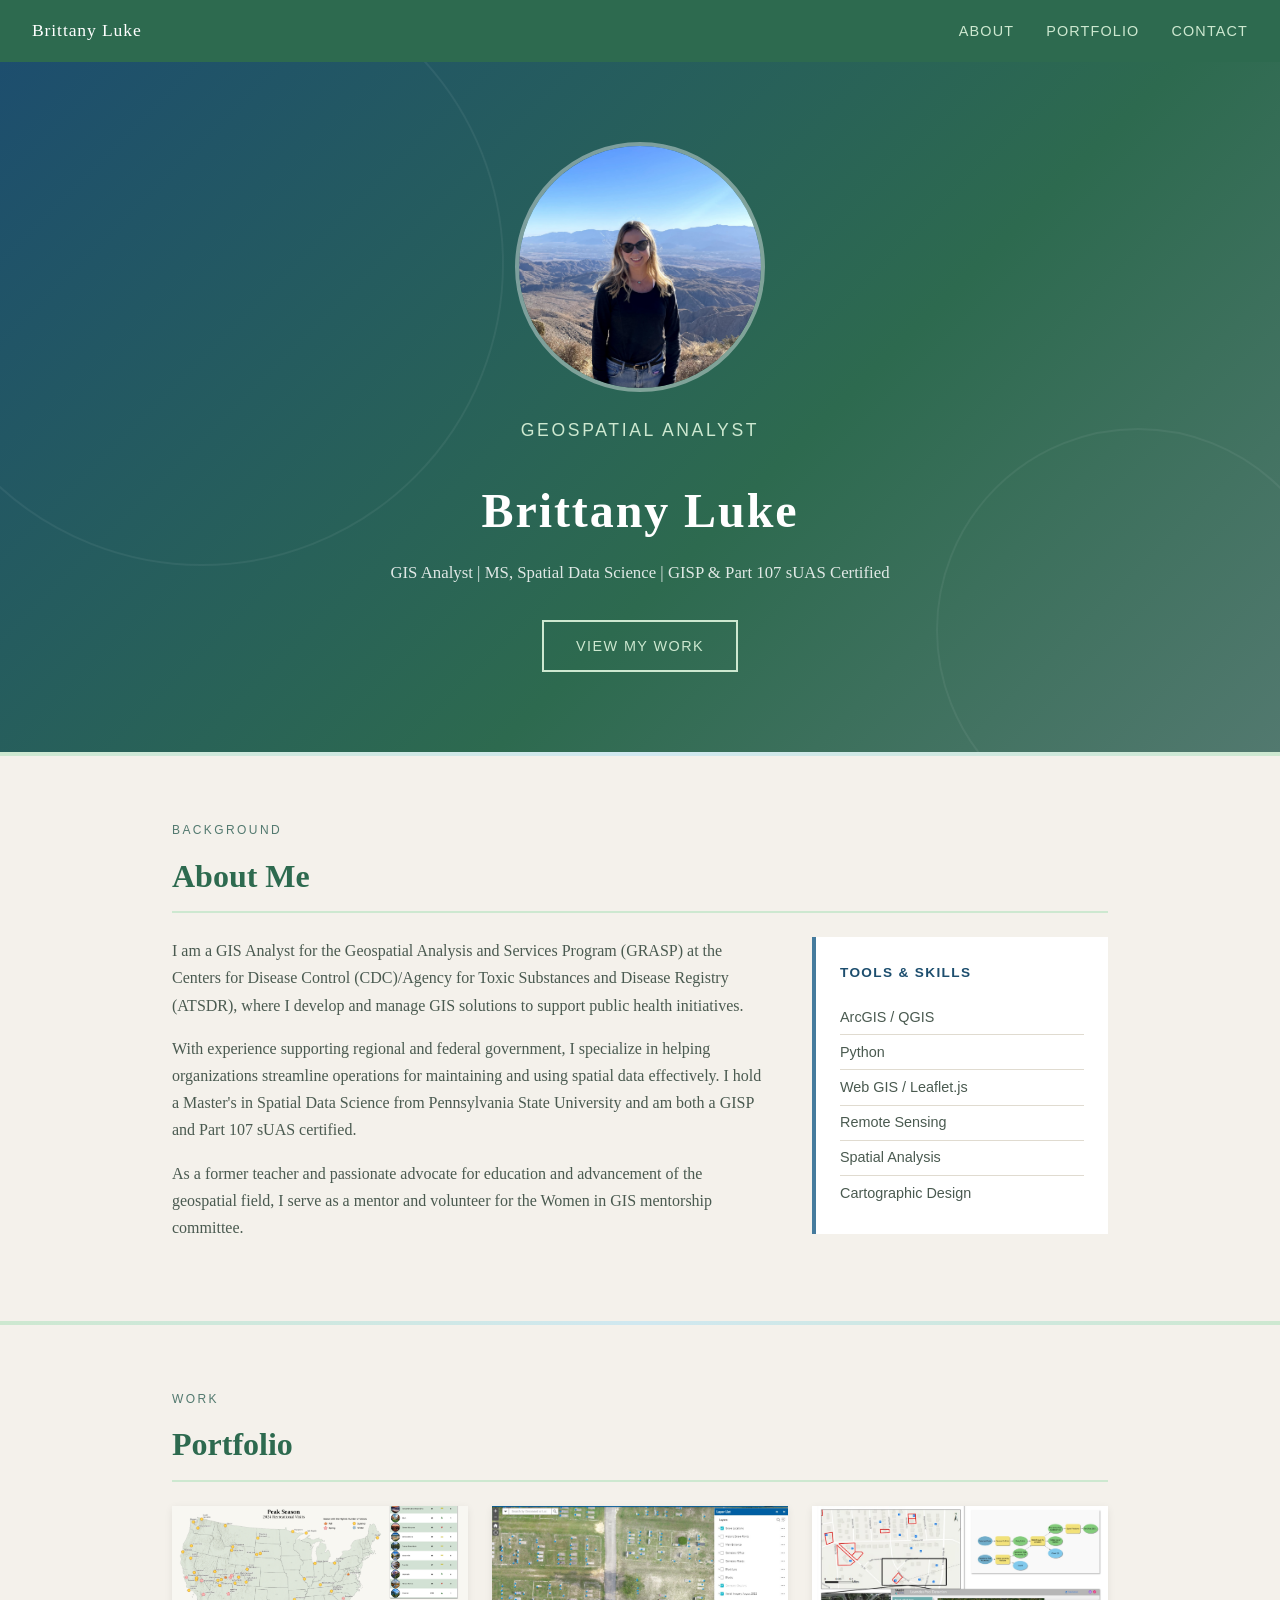
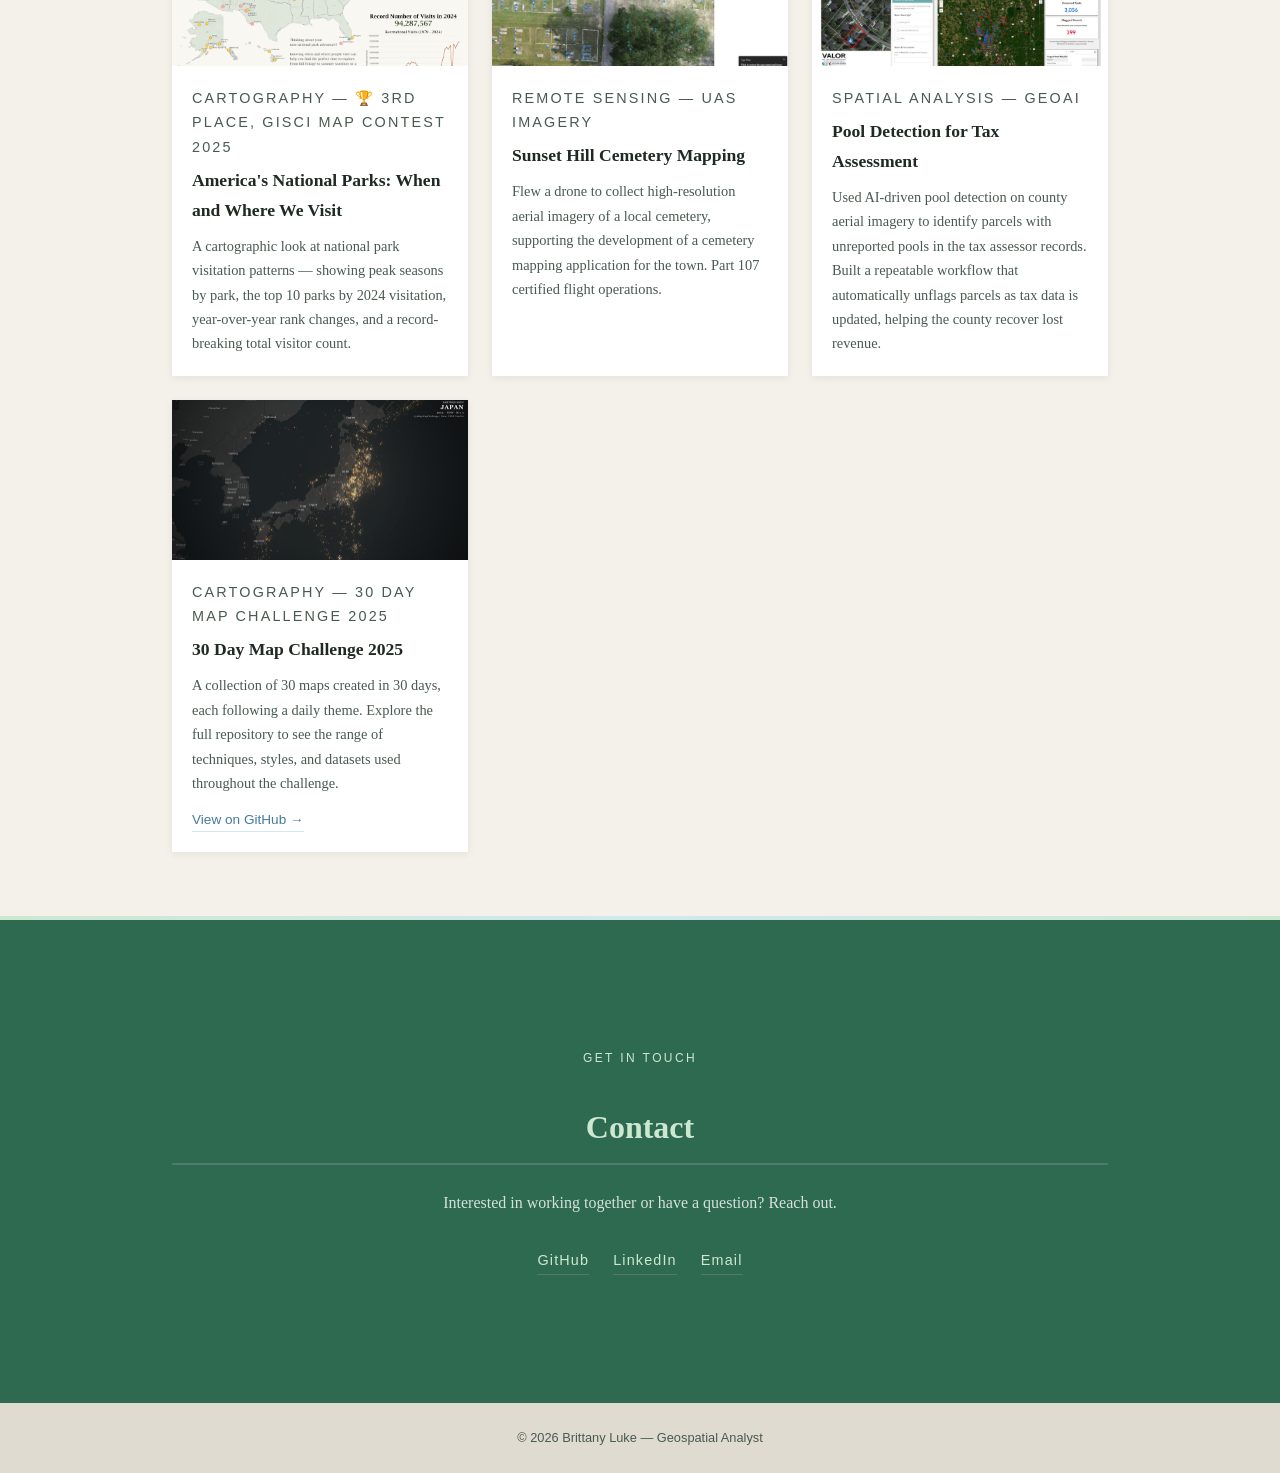
==== commit cf229390: "Update headline and skills list" ====
--- a/index.html
+++ b/index.html
@@ -357,7 +357,7 @@
       <img src="BrittanyLuke.jpg" alt="Brittany Luke" class="hero-photo">
       <p class="subtitle">Geospatial Analyst</p>
       <h1>Brittany Luke</h1>
-      <p>GIS Analyst | Spatial Data Scientist | Public Health GIS | GISP &amp; Part 107 sUAS Certified</p>
+      <p>GIS Analyst | MS, Spatial Data Science | GISP &amp; Part 107 sUAS Certified</p>
       <a href="#portfolio" class="btn">View My Work</a>
     </div>
   </div>
@@ -390,8 +390,8 @@
         <h3>Tools &amp; Skills</h3>
         <ul>
           <li>ArcGIS / QGIS</li>
-          <li>Python (GeoPandas)</li>
-          <li>Mapbox / Leaflet.js</li>
+          <li>Python</li>
+          <li>Web GIS / Leaflet.js</li>
           <li>Remote Sensing</li>
           <li>Spatial Analysis</li>
           <li>Cartographic Design</li>
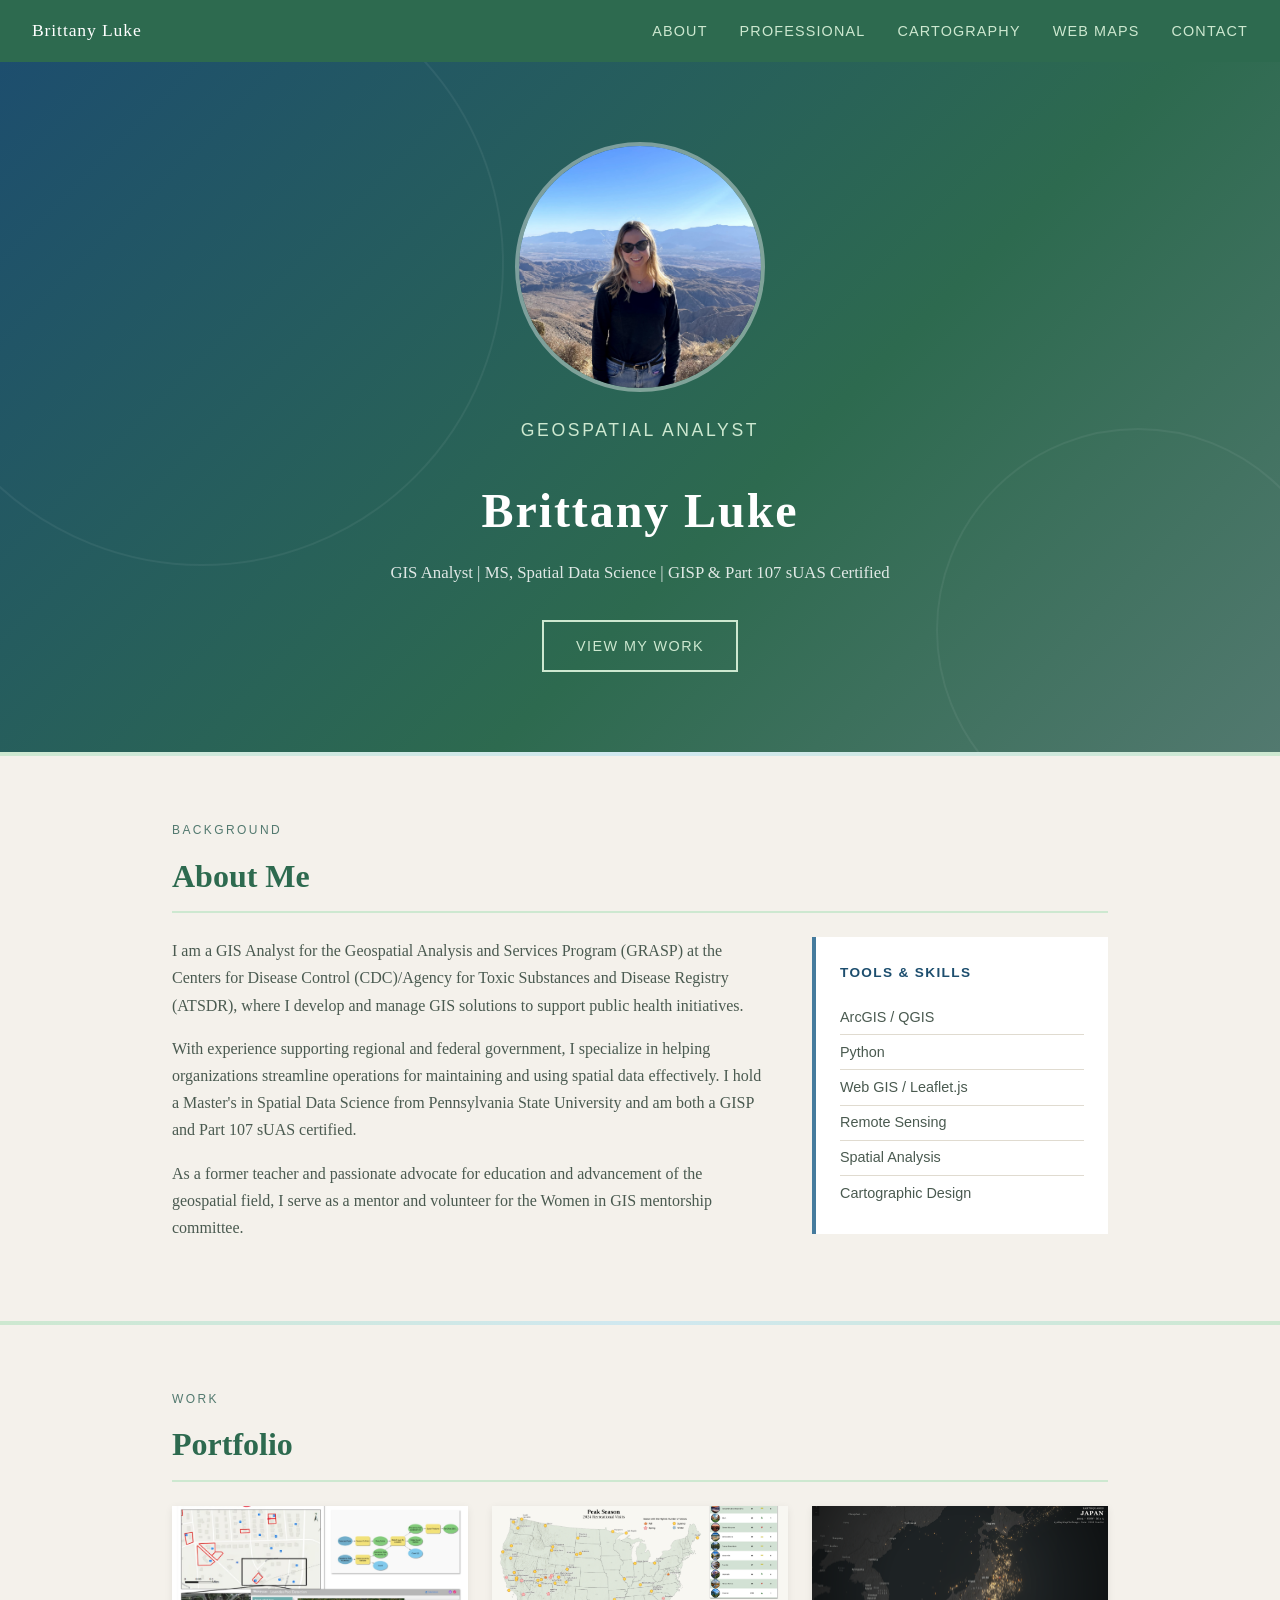
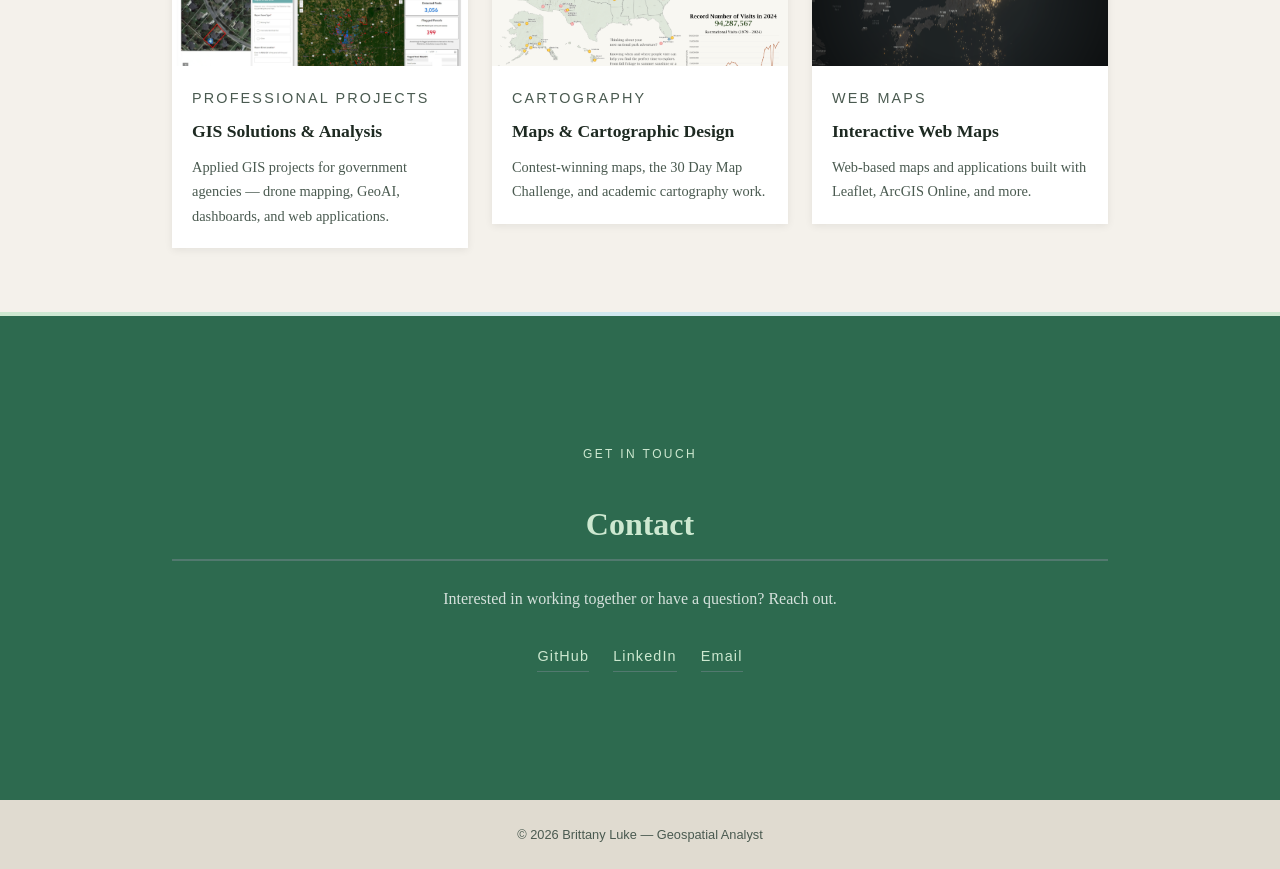
==== commit 6142883b: "Restructure portfolio into hub page with category subpages Reorganize single-page site into a hub + " ====
--- a/index.html
+++ b/index.html
@@ -4,349 +4,21 @@
   <meta charset="UTF-8">
   <meta name="viewport" content="width=device-width, initial-scale=1.0">
   <title>Brittany Luke | Geospatial Analyst</title>
-  <style>
-    /* --- Palette --- */
-    :root {
-      --green-dark:   #2d6a4f;
-      --green-mid:    #52796f;
-      --green-light:  #cde8d0;
-      --blue-dark:    #1d4e6e;
-      --blue-mid:     #457b9d;
-      --blue-light:   #d0e8f0;
-      --stone:        #f4f1eb;
-      --stone-dark:   #e0dbd0;
-      --text:         #1e2a22;
-      --text-muted:   #4a5a50;
-      --white:        #ffffff;
-    }
-
-    /* --- Reset & Base --- */
-    * { margin: 0; padding: 0; box-sizing: border-box; }
-
-    body {
-      font-family: 'Georgia', serif;
-      background-color: var(--stone);
-      color: var(--text);
-      line-height: 1.7;
-    }
-
-    /* --- Navigation --- */
-    nav {
-      background-color: var(--green-dark);
-      padding: 1rem 2rem;
-      display: flex;
-      justify-content: space-between;
-      align-items: center;
-      position: sticky;
-      top: 0;
-      z-index: 100;
-    }
-
-    nav .logo {
-      color: var(--white);
-      font-size: 1.1rem;
-      letter-spacing: 0.05em;
-    }
-
-    nav ul {
-      list-style: none;
-      display: flex;
-      gap: 2rem;
-    }
-
-    nav ul a {
-      color: var(--green-light);
-      text-decoration: none;
-      font-family: 'Arial', sans-serif;
-      font-size: 0.9rem;
-      letter-spacing: 0.08em;
-      text-transform: uppercase;
-    }
-
-    nav ul a:hover { color: var(--white); }
-
-    /* --- Hero --- */
-    .hero {
-      background: linear-gradient(135deg, var(--blue-dark) 0%, var(--green-dark) 60%, var(--green-mid) 100%);
-      color: var(--white);
-      padding: 5rem 2rem;
-      text-align: center;
-      position: relative;
-      overflow: hidden;
-    }
-
-    /* Topographic ring decorations */
-    .hero::before {
-      content: '';
-      position: absolute;
-      width: 600px;
-      height: 600px;
-      border: 2px solid rgba(255,255,255,0.06);
-      border-radius: 50%;
-      top: -100px;
-      left: -100px;
-    }
-
-    .hero::after {
-      content: '';
-      position: absolute;
-      width: 400px;
-      height: 400px;
-      border: 2px solid rgba(255,255,255,0.06);
-      border-radius: 50%;
-      bottom: -80px;
-      right: -60px;
-    }
-
-    /* Hero content sits above the rings */
-    .hero-content {
-      position: relative;
-      z-index: 1;
-      display: flex;
-      flex-direction: column;
-      align-items: center;
-    }
-
-    .hero-photo {
-      width: 250px;
-      height: 250px;
-      border-radius: 50%;
-      object-fit: cover;
-      object-position: top;
-      border: 4px solid rgba(255,255,255,0.4);
-      margin-bottom: 1.5rem;
-    }
-
-    .hero h1 {
-      font-size: 3rem;
-      letter-spacing: 0.04em;
-      margin-bottom: 0.5rem;
-    }
-
-    .hero .subtitle {
-      font-family: 'Arial', sans-serif;
-      font-size: 1.1rem;
-      color: var(--green-light);
-      letter-spacing: 0.15em;
-      text-transform: uppercase;
-      margin-bottom: 1.5rem;
-    }
-
-    .hero p {
-      max-width: 600px;
-      margin: 0 auto 2rem;
-      font-size: 1.05rem;
-      color: rgba(255,255,255,0.85);
-    }
-
-    .btn {
-      display: inline-block;
-      padding: 0.75rem 2rem;
-      background-color: transparent;
-      border: 2px solid var(--green-light);
-      color: var(--green-light);
-      text-decoration: none;
-      font-family: 'Arial', sans-serif;
-      font-size: 0.9rem;
-      letter-spacing: 0.1em;
-      text-transform: uppercase;
-      transition: background 0.2s, color 0.2s;
-    }
-
-    .btn:hover {
-      background-color: var(--green-light);
-      color: var(--green-dark);
-    }
-
-    /* --- Sections --- */
-    section {
-      padding: 4rem 2rem;
-      max-width: 1000px;
-      margin: 0 auto;
-    }
-
-    .section-label {
-      font-family: 'Arial', sans-serif;
-      font-size: 0.75rem;
-      letter-spacing: 0.2em;
-      text-transform: uppercase;
-      color: var(--green-mid);
-      margin-bottom: 0.5rem;
-    }
-
-    h2 {
-      font-size: 2rem;
-      color: var(--green-dark);
-      margin-bottom: 1.5rem;
-      border-bottom: 2px solid var(--green-light);
-      padding-bottom: 0.5rem;
-    }
-
-    /* --- About --- */
-    .about-grid {
-      display: grid;
-      grid-template-columns: 2fr 1fr;
-      gap: 3rem;
-      align-items: start;
-    }
-
-    .about-grid p { color: var(--text-muted); margin-bottom: 1rem; }
-
-    .skills-list {
-      background: var(--white);
-      border-left: 4px solid var(--blue-mid);
-      padding: 1.5rem;
-    }
-
-    .skills-list h3 {
-      font-family: 'Arial', sans-serif;
-      font-size: 0.85rem;
-      letter-spacing: 0.1em;
-      text-transform: uppercase;
-      color: var(--blue-dark);
-      margin-bottom: 1rem;
-    }
-
-    .skills-list ul { list-style: none; }
-
-    .skills-list li {
-      font-family: 'Arial', sans-serif;
-      font-size: 0.9rem;
-      color: var(--text-muted);
-      padding: 0.3rem 0;
-      border-bottom: 1px solid var(--stone-dark);
-    }
-
-    .skills-list li:last-child { border-bottom: none; }
-
-    /* --- Portfolio Grid --- */
-    .portfolio-grid {
-      display: grid;
-      grid-template-columns: repeat(auto-fit, minmax(280px, 1fr));
-      gap: 1.5rem;
-    }
-
-    .card {
-      background: var(--white);
-      overflow: hidden;
-      box-shadow: 0 2px 8px rgba(0,0,0,0.07);
-      transition: transform 0.2s, box-shadow 0.2s;
-    }
-
-    .card:hover {
-      transform: translateY(-4px);
-      box-shadow: 0 6px 20px rgba(0,0,0,0.12);
-    }
-
-    .card-img {
-      height: 160px;
-      display: flex;
-      align-items: center;
-      justify-content: center;
-      font-size: 3rem;
-    }
-
-    .card-img.green { background: linear-gradient(135deg, var(--green-dark), var(--green-mid)); }
-    .card-img.blue  { background: linear-gradient(135deg, var(--blue-dark),  var(--blue-mid));  }
-    .card-img.mixed { background: linear-gradient(135deg, var(--blue-dark),  var(--green-mid)); }
-
-    .card-body { padding: 1.25rem; }
-
-    .card-tag {
-      font-family: 'Arial', sans-serif;
-      font-size: 0.7rem;
-      letter-spacing: 0.15em;
-      text-transform: uppercase;
-      color: var(--blue-mid);
-      margin-bottom: 0.4rem;
-    }
-
-    .card h3 { font-size: 1.1rem; color: var(--text); margin-bottom: 0.5rem; }
-    .card p  { font-size: 0.9rem; color: var(--text-muted); }
-
-    /* --- Contact --- */
-    .contact-section {
-      background: var(--green-dark);
-      color: var(--white);
-      text-align: center;
-      padding: 4rem 2rem;
-    }
-
-    .contact-section h2 { color: var(--green-light); border-color: var(--green-mid); }
-    .contact-section p  { color: rgba(255,255,255,0.8); margin-bottom: 2rem; }
-
-    .contact-links { display: flex; justify-content: center; gap: 1.5rem; flex-wrap: wrap; }
-
-    .contact-links a {
-      color: var(--green-light);
-      text-decoration: none;
-      font-family: 'Arial', sans-serif;
-      font-size: 0.9rem;
-      letter-spacing: 0.08em;
-      border-bottom: 1px solid var(--green-mid);
-      padding-bottom: 2px;
-    }
-
-    .contact-links a:hover { color: var(--white); border-color: var(--white); }
-
-    /* --- Footer --- */
-    footer {
-      text-align: center;
-      padding: 1.5rem;
-      font-family: 'Arial', sans-serif;
-      font-size: 0.8rem;
-      color: var(--text-muted);
-      background: var(--stone-dark);
-    }
-
-    /* --- Divider --- */
-    .divider {
-      height: 4px;
-      background: linear-gradient(to right, var(--green-light), var(--blue-light), var(--green-light));
-    }
-
-    /* --- Lightbox --- */
-    .card img { cursor: zoom-in; }
-
-    #lightbox {
-      display: none;
-      position: fixed;
-      inset: 0;
-      background: rgba(0,0,0,0.85);
-      z-index: 1000;
-      align-items: center;
-      justify-content: center;
-      cursor: zoom-out;
-    }
-
-    #lightbox.open { display: flex; }
-
-    #lightbox img {
-      max-width: 90vw;
-      max-height: 90vh;
-      object-fit: contain;
-      box-shadow: 0 8px 40px rgba(0,0,0,0.6);
-    }
-
-    #lightbox-close {
-      position: absolute;
-      top: 1rem;
-      right: 1.5rem;
-      color: white;
-      font-size: 2rem;
-      cursor: pointer;
-      line-height: 1;
-    }
-  </style>
+  <link rel="stylesheet" href="styles.css">
 </head>
 <body>
 
   <!-- Navigation -->
   <nav>
-    <span class="logo">Brittany Luke</span>
+    <a href="index.html" class="logo">Brittany Luke</a>
+    <button class="hamburger" aria-label="Menu" onclick="document.querySelector('nav ul').classList.toggle('open')">
+      <span></span><span></span><span></span>
+    </button>
     <ul>
       <li><a href="#about">About</a></li>
-      <li><a href="#portfolio">Portfolio</a></li>
+      <li><a href="professional.html">Professional</a></li>
+      <li><a href="cartography.html">Cartography</a></li>
+      <li><a href="web-maps.html">Web Maps</a></li>
       <li><a href="#contact">Contact</a></li>
     </ul>
   </nav>
@@ -408,42 +80,38 @@
     <h2>Portfolio</h2>
     <div class="portfolio-grid">
 
-      <div class="card">
-        <img src="map-gisci-2025.png" alt="America's National Parks map" style="width:100%; height:160px; object-fit:cover; display:block;">
-        <div class="card-body">
-          <p class="card-tag">Cartography &mdash; 🏆 3rd Place, GISCI Map Contest 2025</p>
-          <h3>America's National Parks: When and Where We Visit</h3>
-          <p>A cartographic look at national park visitation patterns — showing peak seasons by park, the top 10 parks by 2024 visitation, year-over-year rank changes, and a record-breaking total visitor count.</p>
+      <a href="professional.html" class="card-link">
+        <div class="card">
+          <img src="GeoAI.png" alt="GeoAI pool detection project" style="width:100%; height:160px; object-fit:cover; display:block;">
+          <div class="card-body">
+            <p class="card-tag">Professional Projects</p>
+            <h3>GIS Solutions &amp; Analysis</h3>
+            <p>Applied GIS projects for government agencies &mdash; drone mapping, GeoAI, dashboards, and web applications.</p>
+          </div>
         </div>
-      </div>
+      </a>
 
-      <div class="card">
-        <img src="SunsetHillCemetery.jpg" alt="Sunset Hill Cemetery drone imagery" style="width:100%; height:160px; object-fit:cover; display:block;">
-        <div class="card-body">
-          <p class="card-tag">Remote Sensing &mdash; UAS Imagery</p>
-          <h3>Sunset Hill Cemetery Mapping</h3>
-          <p>Flew a drone to collect high-resolution aerial imagery of a local cemetery, supporting the development of a cemetery mapping application for the town. Part 107 certified flight operations.</p>
+      <a href="cartography.html" class="card-link">
+        <div class="card">
+          <img src="map-gisci-2025.png" alt="America's National Parks map" style="width:100%; height:160px; object-fit:cover; display:block;">
+          <div class="card-body">
+            <p class="card-tag">Cartography</p>
+            <h3>Maps &amp; Cartographic Design</h3>
+            <p>Contest-winning maps, the 30 Day Map Challenge, and academic cartography work.</p>
+          </div>
         </div>
-      </div>
+      </a>
 
-      <div class="card">
-        <img src="GeoAI.png" alt="GeoAI pool detection project" style="width:100%; height:160px; object-fit:cover; display:block;">
-        <div class="card-body">
-          <p class="card-tag">Spatial Analysis &mdash; GeoAI</p>
-          <h3>Pool Detection for Tax Assessment</h3>
-          <p>Used AI-driven pool detection on county aerial imagery to identify parcels with unreported pools in the tax assessor records. Built a repeatable workflow that automatically unflags parcels as tax data is updated, helping the county recover lost revenue.</p>
+      <a href="web-maps.html" class="card-link">
+        <div class="card">
+          <img src="30day-map-challenge.png" alt="30 Day Map Challenge 2025" style="width:100%; height:160px; object-fit:cover; display:block;">
+          <div class="card-body">
+            <p class="card-tag">Web Maps</p>
+            <h3>Interactive Web Maps</h3>
+            <p>Web-based maps and applications built with Leaflet, ArcGIS Online, and more.</p>
+          </div>
         </div>
-      </div>
-
-      <div class="card">
-        <img src="30day-map-challenge.png" alt="30 Day Map Challenge 2025" style="width:100%; height:160px; object-fit:cover; display:block;">
-        <div class="card-body">
-          <p class="card-tag">Cartography &mdash; 30 Day Map Challenge 2025</p>
-          <h3>30 Day Map Challenge 2025</h3>
-          <p>A collection of 30 maps created in 30 days, each following a daily theme. Explore the full repository to see the range of techniques, styles, and datasets used throughout the challenge.</p>
-          <a href="https://github.com/beluke/30day-map-challenge-2025" target="_blank" style="display:inline-block; margin-top:0.75rem; font-family:Arial,sans-serif; font-size:0.85rem; color:var(--blue-mid); text-decoration:none; border-bottom:1px solid var(--blue-light);">View on GitHub &rarr;</a>
-        </div>
-      </div>
+      </a>
 
     </div>
   </section>
@@ -464,27 +132,6 @@
     </section>
   </div>
 
-  <!-- Lightbox -->
-  <div id="lightbox">
-    <span id="lightbox-close">&times;</span>
-    <img id="lightbox-img" src="" alt="">
-  </div>
-
-  <script>
-    const lightbox = document.getElementById('lightbox');
-    const lightboxImg = document.getElementById('lightbox-img');
-
-    document.querySelectorAll('.card img').forEach(img => {
-      img.addEventListener('click', () => {
-        lightboxImg.src = img.src;
-        lightboxImg.alt = img.alt;
-        lightbox.classList.add('open');
-      });
-    });
-
-    lightbox.addEventListener('click', () => lightbox.classList.remove('open'));
-  </script>
-
   <footer>
     &copy; 2026 Brittany Luke &mdash; Geospatial Analyst
   </footer>
--- a/styles.css
+++ b/styles.css
@@ -0,0 +1,704 @@
+/* === Brittany Luke Portfolio — Shared Styles === */
+
+/* --- Palette --- */
+:root {
+  --green-dark:   #2d6a4f;
+  --green-mid:    #52796f;
+  --green-light:  #cde8d0;
+  --blue-dark:    #1d4e6e;
+  --blue-mid:     #457b9d;
+  --blue-light:   #d0e8f0;
+  --stone:        #f4f1eb;
+  --stone-dark:   #e0dbd0;
+  --text:         #1e2a22;
+  --text-muted:   #4a5a50;
+  --white:        #ffffff;
+}
+
+/* --- Reset & Base --- */
+* { margin: 0; padding: 0; box-sizing: border-box; }
+
+body {
+  font-family: 'Georgia', serif;
+  background-color: var(--stone);
+  color: var(--text);
+  line-height: 1.7;
+}
+
+/* --- Navigation --- */
+nav {
+  background-color: var(--green-dark);
+  padding: 1rem 2rem;
+  display: flex;
+  justify-content: space-between;
+  align-items: center;
+  position: sticky;
+  top: 0;
+  z-index: 100;
+}
+
+nav .logo {
+  color: var(--white);
+  font-size: 1.1rem;
+  letter-spacing: 0.05em;
+  text-decoration: none;
+}
+
+nav ul {
+  list-style: none;
+  display: flex;
+  gap: 2rem;
+}
+
+nav ul a {
+  color: var(--green-light);
+  text-decoration: none;
+  font-family: 'Arial', sans-serif;
+  font-size: 0.9rem;
+  letter-spacing: 0.08em;
+  text-transform: uppercase;
+}
+
+nav ul a:hover { color: var(--white); }
+nav ul a.active { color: var(--white); border-bottom: 2px solid var(--green-light); padding-bottom: 2px; }
+
+/* Hamburger (mobile) */
+.hamburger {
+  display: none;
+  flex-direction: column;
+  gap: 5px;
+  cursor: pointer;
+  background: none;
+  border: none;
+  padding: 4px;
+}
+
+.hamburger span {
+  display: block;
+  width: 24px;
+  height: 2px;
+  background: var(--green-light);
+  transition: transform 0.2s, opacity 0.2s;
+}
+
+/* --- Hero --- */
+.hero {
+  background: linear-gradient(135deg, var(--blue-dark) 0%, var(--green-dark) 60%, var(--green-mid) 100%);
+  color: var(--white);
+  padding: 5rem 2rem;
+  text-align: center;
+  position: relative;
+  overflow: hidden;
+}
+
+.hero::before {
+  content: '';
+  position: absolute;
+  width: 600px;
+  height: 600px;
+  border: 2px solid rgba(255,255,255,0.06);
+  border-radius: 50%;
+  top: -100px;
+  left: -100px;
+}
+
+.hero::after {
+  content: '';
+  position: absolute;
+  width: 400px;
+  height: 400px;
+  border: 2px solid rgba(255,255,255,0.06);
+  border-radius: 50%;
+  bottom: -80px;
+  right: -60px;
+}
+
+.hero-content {
+  position: relative;
+  z-index: 1;
+  display: flex;
+  flex-direction: column;
+  align-items: center;
+}
+
+.hero-photo {
+  width: 250px;
+  height: 250px;
+  border-radius: 50%;
+  object-fit: cover;
+  object-position: top;
+  border: 4px solid rgba(255,255,255,0.4);
+  margin-bottom: 1.5rem;
+}
+
+.hero h1 {
+  font-size: 3rem;
+  letter-spacing: 0.04em;
+  margin-bottom: 0.5rem;
+}
+
+.hero .subtitle {
+  font-family: 'Arial', sans-serif;
+  font-size: 1.1rem;
+  color: var(--green-light);
+  letter-spacing: 0.15em;
+  text-transform: uppercase;
+  margin-bottom: 1.5rem;
+}
+
+.hero p {
+  max-width: 600px;
+  margin: 0 auto 2rem;
+  font-size: 1.05rem;
+  color: rgba(255,255,255,0.85);
+}
+
+.btn {
+  display: inline-block;
+  padding: 0.75rem 2rem;
+  background-color: transparent;
+  border: 2px solid var(--green-light);
+  color: var(--green-light);
+  text-decoration: none;
+  font-family: 'Arial', sans-serif;
+  font-size: 0.9rem;
+  letter-spacing: 0.1em;
+  text-transform: uppercase;
+  transition: background 0.2s, color 0.2s;
+}
+
+.btn:hover {
+  background-color: var(--green-light);
+  color: var(--green-dark);
+}
+
+/* --- Sections --- */
+section {
+  padding: 4rem 2rem;
+  max-width: 1000px;
+  margin: 0 auto;
+}
+
+.section-label {
+  font-family: 'Arial', sans-serif;
+  font-size: 0.75rem;
+  letter-spacing: 0.2em;
+  text-transform: uppercase;
+  color: var(--green-mid);
+  margin-bottom: 0.5rem;
+}
+
+h2 {
+  font-size: 2rem;
+  color: var(--green-dark);
+  margin-bottom: 1.5rem;
+  border-bottom: 2px solid var(--green-light);
+  padding-bottom: 0.5rem;
+}
+
+/* --- About --- */
+.about-grid {
+  display: grid;
+  grid-template-columns: 2fr 1fr;
+  gap: 3rem;
+  align-items: start;
+}
+
+.about-grid p { color: var(--text-muted); margin-bottom: 1rem; }
+
+.skills-list {
+  background: var(--white);
+  border-left: 4px solid var(--blue-mid);
+  padding: 1.5rem;
+}
+
+.skills-list h3 {
+  font-family: 'Arial', sans-serif;
+  font-size: 0.85rem;
+  letter-spacing: 0.1em;
+  text-transform: uppercase;
+  color: var(--blue-dark);
+  margin-bottom: 1rem;
+}
+
+.skills-list ul { list-style: none; }
+
+.skills-list li {
+  font-family: 'Arial', sans-serif;
+  font-size: 0.9rem;
+  color: var(--text-muted);
+  padding: 0.3rem 0;
+  border-bottom: 1px solid var(--stone-dark);
+}
+
+.skills-list li:last-child { border-bottom: none; }
+
+/* --- Portfolio Grid (hub page) --- */
+.portfolio-grid {
+  display: grid;
+  grid-template-columns: repeat(3, 1fr);
+  gap: 1.5rem;
+}
+
+.card {
+  background: var(--white);
+  overflow: hidden;
+  box-shadow: 0 2px 8px rgba(0,0,0,0.07);
+  transition: transform 0.2s, box-shadow 0.2s;
+}
+
+.card:hover {
+  transform: translateY(-4px);
+  box-shadow: 0 6px 20px rgba(0,0,0,0.12);
+}
+
+.card-img {
+  height: 160px;
+  display: flex;
+  align-items: center;
+  justify-content: center;
+  font-size: 3rem;
+}
+
+.card-img.green { background: linear-gradient(135deg, var(--green-dark), var(--green-mid)); }
+.card-img.blue  { background: linear-gradient(135deg, var(--blue-dark),  var(--blue-mid));  }
+.card-img.mixed { background: linear-gradient(135deg, var(--blue-dark),  var(--green-mid)); }
+
+.card-body { padding: 1.25rem; }
+
+.card-tag {
+  font-family: 'Arial', sans-serif;
+  font-size: 0.7rem;
+  letter-spacing: 0.15em;
+  text-transform: uppercase;
+  color: var(--blue-mid);
+  margin-bottom: 0.4rem;
+}
+
+.card h3 { font-size: 1.1rem; color: var(--text); margin-bottom: 0.5rem; }
+.card p  { font-size: 0.9rem; color: var(--text-muted); }
+
+/* Card as link wrapper */
+a.card-link {
+  text-decoration: none;
+  color: inherit;
+  display: block;
+}
+
+/* --- Contact --- */
+.contact-section {
+  background: var(--green-dark);
+  color: var(--white);
+  text-align: center;
+  padding: 4rem 2rem;
+}
+
+.contact-section h2 { color: var(--green-light); border-color: var(--green-mid); }
+.contact-section p  { color: rgba(255,255,255,0.8); margin-bottom: 2rem; }
+
+.contact-links { display: flex; justify-content: center; gap: 1.5rem; flex-wrap: wrap; }
+
+.contact-links a {
+  color: var(--green-light);
+  text-decoration: none;
+  font-family: 'Arial', sans-serif;
+  font-size: 0.9rem;
+  letter-spacing: 0.08em;
+  border-bottom: 1px solid var(--green-mid);
+  padding-bottom: 2px;
+}
+
+.contact-links a:hover { color: var(--white); border-color: var(--white); }
+
+/* --- Footer --- */
+footer {
+  text-align: center;
+  padding: 1.5rem;
+  font-family: 'Arial', sans-serif;
+  font-size: 0.8rem;
+  color: var(--text-muted);
+  background: var(--stone-dark);
+}
+
+/* --- Divider --- */
+.divider {
+  height: 4px;
+  background: linear-gradient(to right, var(--green-light), var(--blue-light), var(--green-light));
+}
+
+/* --- Lightbox --- */
+.card img { cursor: zoom-in; }
+
+#lightbox {
+  display: none;
+  position: fixed;
+  inset: 0;
+  background: rgba(0,0,0,0.85);
+  z-index: 1000;
+  align-items: center;
+  justify-content: center;
+  cursor: zoom-out;
+}
+
+#lightbox.open { display: flex; }
+
+#lightbox img {
+  max-width: 90vw;
+  max-height: 90vh;
+  object-fit: contain;
+  box-shadow: 0 8px 40px rgba(0,0,0,0.6);
+}
+
+#lightbox-close {
+  position: absolute;
+  top: 1rem;
+  right: 1.5rem;
+  color: white;
+  font-size: 2rem;
+  cursor: pointer;
+  line-height: 1;
+}
+
+/* =============================================
+   SUBPAGE STYLES
+   ============================================= */
+
+/* --- Breadcrumb --- */
+.breadcrumb {
+  background: var(--stone-dark);
+  padding: 0.6rem 2rem;
+  font-family: 'Arial', sans-serif;
+  font-size: 0.8rem;
+  color: var(--text-muted);
+}
+
+.breadcrumb a {
+  color: var(--green-mid);
+  text-decoration: none;
+}
+
+.breadcrumb a:hover { color: var(--green-dark); }
+
+/* --- Subpage Hero (shorter) --- */
+.subpage-hero {
+  background: linear-gradient(135deg, var(--blue-dark) 0%, var(--green-dark) 60%, var(--green-mid) 100%);
+  color: var(--white);
+  padding: 3rem 2rem;
+  text-align: center;
+  position: relative;
+  overflow: hidden;
+}
+
+.subpage-hero::before {
+  content: '';
+  position: absolute;
+  width: 400px;
+  height: 400px;
+  border: 2px solid rgba(255,255,255,0.06);
+  border-radius: 50%;
+  top: -80px;
+  right: -60px;
+}
+
+.subpage-hero h1 {
+  font-size: 2.4rem;
+  letter-spacing: 0.04em;
+  margin-bottom: 0.5rem;
+  position: relative;
+  z-index: 1;
+}
+
+.subpage-hero p {
+  font-family: 'Arial', sans-serif;
+  font-size: 1rem;
+  color: rgba(255,255,255,0.8);
+  max-width: 600px;
+  margin: 0 auto;
+  position: relative;
+  z-index: 1;
+}
+
+/* --- Award Badge --- */
+.award-badge {
+  display: inline-block;
+  background: linear-gradient(135deg, #c9a227, #e0c060);
+  color: #3a2e00;
+  font-family: 'Arial', sans-serif;
+  font-size: 0.75rem;
+  font-weight: bold;
+  letter-spacing: 0.08em;
+  text-transform: uppercase;
+  padding: 0.35rem 0.9rem;
+  border-radius: 2px;
+  margin-bottom: 0.75rem;
+}
+
+/* --- Gallery Grid (Cartography) --- */
+.gallery-section { max-width: 1000px; margin: 0 auto; padding: 3rem 2rem; }
+
+.gallery-featured {
+  display: grid;
+  grid-template-columns: 1fr 1fr;
+  gap: 2rem;
+  margin-bottom: 3rem;
+}
+
+.gallery-featured-item {
+  background: var(--white);
+  overflow: hidden;
+  box-shadow: 0 2px 8px rgba(0,0,0,0.07);
+}
+
+.gallery-featured-item img {
+  width: 100%;
+  display: block;
+  cursor: zoom-in;
+}
+
+.gallery-featured-item .item-info {
+  padding: 1.25rem;
+}
+
+.gallery-featured-item h3 {
+  font-size: 1.1rem;
+  color: var(--text);
+  margin-bottom: 0.4rem;
+}
+
+.gallery-featured-item p {
+  font-size: 0.9rem;
+  color: var(--text-muted);
+  margin-bottom: 0.5rem;
+}
+
+/* PDF preview card */
+.pdf-card {
+  background: var(--white);
+  box-shadow: 0 2px 8px rgba(0,0,0,0.07);
+  overflow: hidden;
+}
+
+.pdf-card object,
+.pdf-card iframe {
+  width: 100%;
+  height: 400px;
+  border: none;
+  display: block;
+}
+
+.pdf-card .item-info {
+  padding: 1.25rem;
+}
+
+.pdf-card h3 {
+  font-size: 1.1rem;
+  color: var(--text);
+  margin-bottom: 0.4rem;
+}
+
+.pdf-card p {
+  font-size: 0.9rem;
+  color: var(--text-muted);
+  margin-bottom: 0.5rem;
+}
+
+.download-link {
+  display: inline-block;
+  font-family: 'Arial', sans-serif;
+  font-size: 0.85rem;
+  color: var(--blue-mid);
+  text-decoration: none;
+  border-bottom: 1px solid var(--blue-light);
+}
+
+.download-link:hover { color: var(--blue-dark); border-color: var(--blue-mid); }
+
+/* Thumbnail gallery grid */
+.gallery-grid {
+  display: grid;
+  grid-template-columns: repeat(3, 1fr);
+  gap: 1rem;
+}
+
+.gallery-thumb {
+  background: var(--white);
+  overflow: hidden;
+  box-shadow: 0 2px 6px rgba(0,0,0,0.06);
+  transition: transform 0.2s, box-shadow 0.2s;
+}
+
+.gallery-thumb:hover {
+  transform: translateY(-3px);
+  box-shadow: 0 4px 14px rgba(0,0,0,0.1);
+}
+
+.gallery-thumb img {
+  width: 100%;
+  height: 180px;
+  object-fit: cover;
+  display: block;
+  cursor: zoom-in;
+}
+
+.gallery-thumb .thumb-caption {
+  padding: 0.75rem;
+  font-family: 'Arial', sans-serif;
+  font-size: 0.8rem;
+  color: var(--text-muted);
+  text-align: center;
+}
+
+/* --- Case Study Cards (Professional) --- */
+.case-studies { max-width: 1000px; margin: 0 auto; padding: 2rem; }
+
+.case-study-card {
+  display: grid;
+  grid-template-columns: 1fr 1fr;
+  gap: 0;
+  background: var(--white);
+  box-shadow: 0 2px 8px rgba(0,0,0,0.07);
+  margin-bottom: 2rem;
+  overflow: hidden;
+}
+
+.case-study-card.reverse { direction: rtl; }
+.case-study-card.reverse > * { direction: ltr; }
+
+.case-study-card img {
+  width: 100%;
+  height: 100%;
+  min-height: 280px;
+  object-fit: cover;
+  display: block;
+  cursor: zoom-in;
+}
+
+.case-study-text {
+  padding: 2rem;
+  display: flex;
+  flex-direction: column;
+  justify-content: center;
+}
+
+.case-study-text h3 {
+  font-size: 1.2rem;
+  color: var(--text);
+  margin-bottom: 0.75rem;
+}
+
+.case-study-text .cs-label {
+  font-family: 'Arial', sans-serif;
+  font-size: 0.7rem;
+  letter-spacing: 0.15em;
+  text-transform: uppercase;
+  color: var(--blue-mid);
+  margin-bottom: 0.4rem;
+}
+
+.case-study-text p {
+  font-size: 0.9rem;
+  color: var(--text-muted);
+  margin-bottom: 0.5rem;
+}
+
+.case-study-text strong {
+  color: var(--text);
+  font-size: 0.85rem;
+}
+
+/* --- Link Cards (Web Maps) --- */
+.link-cards { max-width: 1000px; margin: 0 auto; padding: 2rem; }
+
+.link-card {
+  display: grid;
+  grid-template-columns: 300px 1fr;
+  gap: 0;
+  background: var(--white);
+  box-shadow: 0 2px 8px rgba(0,0,0,0.07);
+  margin-bottom: 2rem;
+  overflow: hidden;
+  transition: transform 0.2s, box-shadow 0.2s;
+}
+
+.link-card:hover {
+  transform: translateY(-3px);
+  box-shadow: 0 4px 14px rgba(0,0,0,0.1);
+}
+
+.link-card img {
+  width: 100%;
+  height: 100%;
+  min-height: 200px;
+  object-fit: cover;
+  display: block;
+}
+
+.link-card-text {
+  padding: 2rem;
+  display: flex;
+  flex-direction: column;
+  justify-content: center;
+}
+
+.link-card-text h3 {
+  font-size: 1.2rem;
+  color: var(--text);
+  margin-bottom: 0.5rem;
+}
+
+.link-card-text p {
+  font-size: 0.9rem;
+  color: var(--text-muted);
+  margin-bottom: 1rem;
+}
+
+.link-card-text .btn {
+  align-self: flex-start;
+}
+
+/* --- Responsive --- */
+@media (max-width: 768px) {
+  /* Nav hamburger */
+  .hamburger { display: flex; }
+
+  nav ul {
+    display: none;
+    position: absolute;
+    top: 100%;
+    left: 0;
+    right: 0;
+    background: var(--green-dark);
+    flex-direction: column;
+    padding: 1rem 2rem;
+    gap: 1rem;
+    border-top: 1px solid var(--green-mid);
+  }
+
+  nav ul.open { display: flex; }
+
+  /* Hub grid */
+  .portfolio-grid { grid-template-columns: 1fr; }
+
+  /* About */
+  .about-grid { grid-template-columns: 1fr; }
+
+  /* Gallery */
+  .gallery-featured { grid-template-columns: 1fr; }
+  .gallery-grid { grid-template-columns: repeat(2, 1fr); }
+
+  /* Case studies */
+  .case-study-card { grid-template-columns: 1fr; }
+  .case-study-card.reverse { direction: ltr; }
+  .case-study-card img { min-height: 200px; }
+
+  /* Link cards */
+  .link-card { grid-template-columns: 1fr; }
+
+  /* Hero */
+  .hero h1 { font-size: 2rem; }
+  .subpage-hero h1 { font-size: 1.8rem; }
+}
+
+@media (max-width: 480px) {
+  .gallery-grid { grid-template-columns: 1fr; }
+}
